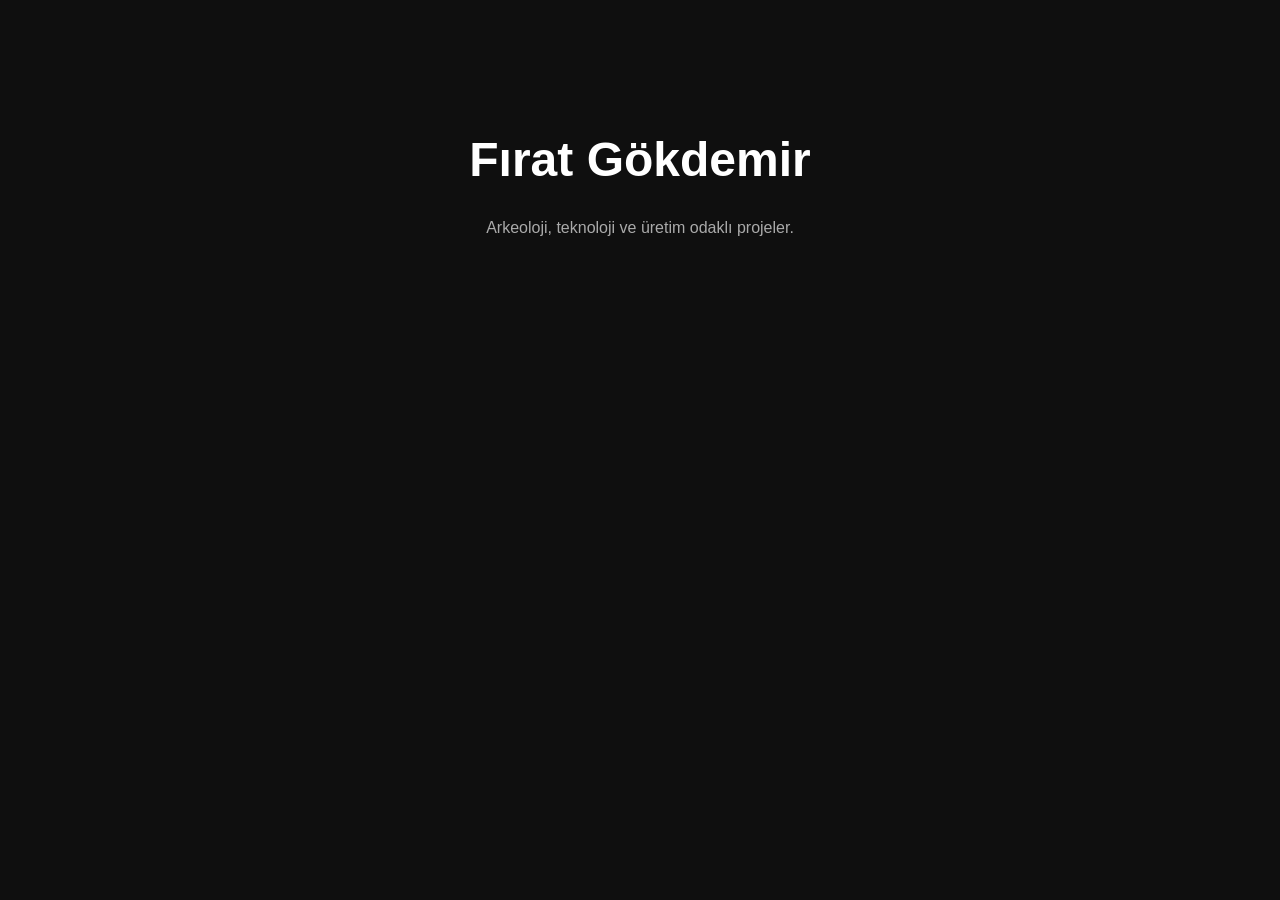
==== index.html @ 48a417ac "revert: restore clean index.html from Feb 27" ====
<!DOCTYPE html>
<html lang="tr">
<head>
  <meta charset="UTF-8">
  <title>Fırat Gökdemir</title>
  <meta name="viewport" content="width=device-width, initial-scale=1.0">
  <style>
    body {
      margin: 0;
      background: #0f0f0f;
      color: white;
      font-family: Arial, sans-serif;
      text-align: center;
      padding: 100px 20px;
    }
    h1 {
      font-size: 48px;
    }
    p {
      color: #aaa;
      max-width: 600px;
      margin: 20px auto;
    }
  </style>
</head>
<body>
  <h1>Fırat Gökdemir</h1>
  <p>Arkeoloji, teknoloji ve üretim odaklı projeler.</p>
</body>
</html>
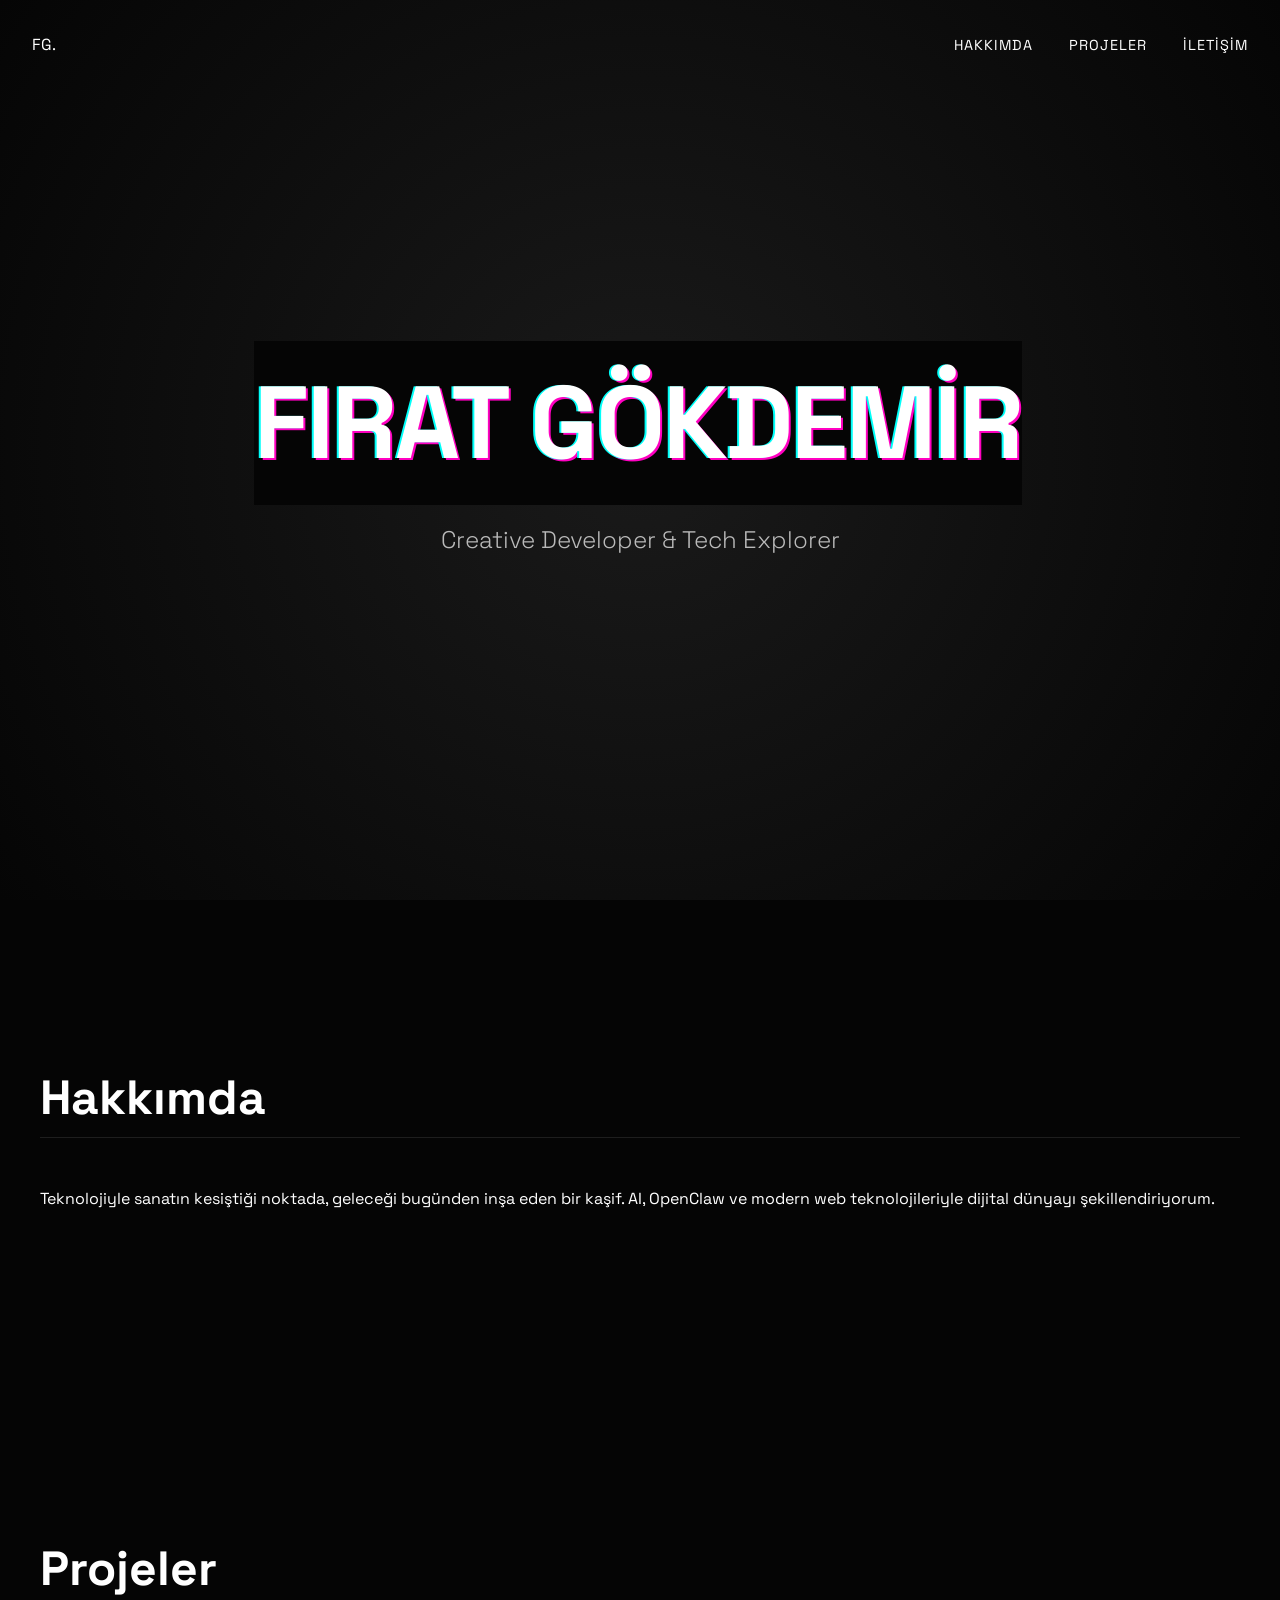
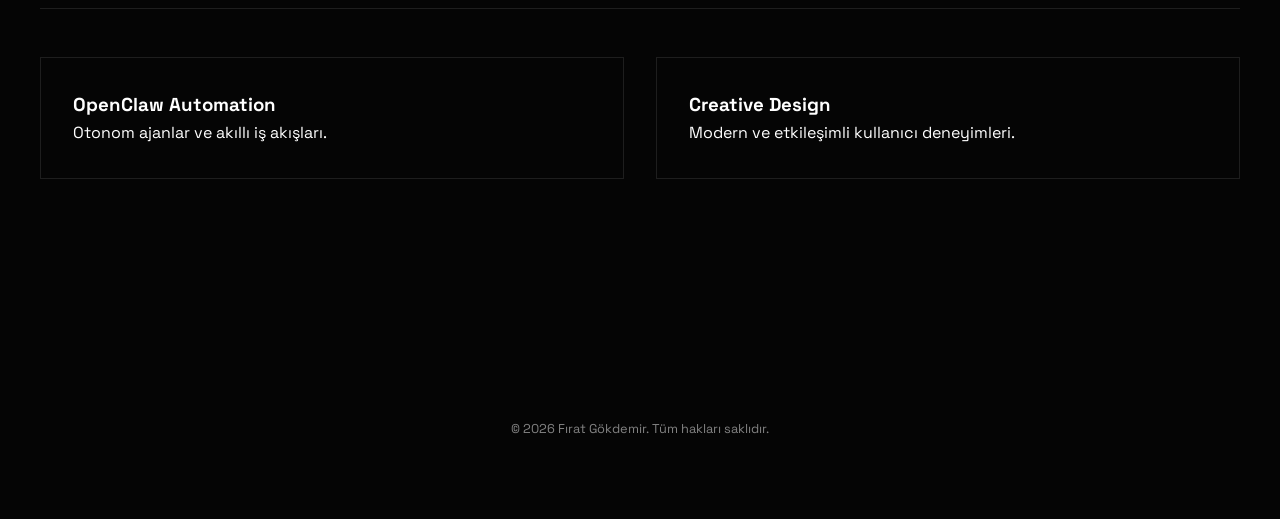
==== commit 7b1e7995: "feat: restore havalı (glitch, music, theme) version from temp" ====
--- a/index.html
+++ b/index.html
@@ -1,30 +1,57 @@
 <!DOCTYPE html>
 <html lang="tr">
 <head>
-  <meta charset="UTF-8">
-  <title>Fırat Gökdemir</title>
-  <meta name="viewport" content="width=device-width, initial-scale=1.0">
-  <style>
-    body {
-      margin: 0;
-      background: #0f0f0f;
-      color: white;
-      font-family: Arial, sans-serif;
-      text-align: center;
-      padding: 100px 20px;
-    }
-    h1 {
-      font-size: 48px;
-    }
-    p {
-      color: #aaa;
-      max-width: 600px;
-      margin: 20px auto;
-    }
-  </style>
+    <meta charset="UTF-8">
+    <meta name="viewport" content="width=device-width, initial-scale=1.0">
+    <title>Fırat Gökdemir | Dijital Evren</title>
+    <link rel="stylesheet" href="style.css">
+    <link href="https://fonts.googleapis.com/css2?family=Space+Grotesk:wght@300;400;700&display=swap" rel="stylesheet">
 </head>
 <body>
-  <h1>Fırat Gökdemir</h1>
-  <p>Arkeoloji, teknoloji ve üretim odaklı projeler.</p>
+    <div class="cursor-follower"></div>
+    
+    <nav>
+        <div class="logo">FG.</div>
+        <div class="nav-links">
+            <a href="#about">Hakkımda</a>
+            <a href="#projects">Projeler</a>
+            <a href="#contact">İletişim</a>
+        </div>
+    </nav>
+
+    <header class="hero">
+        <h1 class="glitch" data-text="FIRAT GÖKDEMİR">FIRAT GÖKDEMİR</h1>
+        <p class="subtitle">Creative Developer & Tech Explorer</p>
+        <div class="scroll-indicator"></div>
+    </header>
+
+    <section id="about" class="section">
+        <div class="container">
+            <h2>Hakkımda</h2>
+            <p>Teknolojiyle sanatın kesiştiği noktada, geleceği bugünden inşa eden bir kaşif. AI, OpenClaw ve modern web teknolojileriyle dijital dünyayı şekillendiriyorum.</p>
+        </div>
+    </section>
+
+    <section id="projects" class="section">
+        <div class="container">
+            <h2>Projeler</h2>
+            <div class="project-grid">
+                <div class="project-card">
+                    <h3>OpenClaw Automation</h3>
+                    <p>Otonom ajanlar ve akıllı iş akışları.</p>
+                </div>
+                <div class="project-card">
+                    <h3>Creative Design</h3>
+                    <p>Modern ve etkileşimli kullanıcı deneyimleri.</p>
+                </div>
+            </div>
+        </div>
+    </section>
+
+    <footer>
+        <p>&copy; 2026 Fırat Gökdemir. Tüm hakları saklıdır.</p>
+    </footer>
+
+    <script src="script.js"></script>
 </body>
-</html>
+</html>
--- a/style.css
+++ b/style.css
@@ -0,0 +1,147 @@
+:root {
+    --bg-color: #050505;
+    --text-color: #ffffff;
+    --accent-color: #ff5a2d; /* Lombak Turuncusu */
+    --font-main: 'Space Grotesk', sans-serif;
+}
+
+* {
+    margin: 0;
+    padding: 0;
+    box-sizing: border-box;
+}
+
+body {
+    background-color: var(--bg-color);
+    color: var(--text-color);
+    font-family: var(--font-main);
+    line-height: 1.6;
+    overflow-x: hidden;
+}
+
+/* Hero Section */
+.hero {
+    height: 100vh;
+    display: flex;
+    flex-direction: column;
+    justify-content: center;
+    align-items: center;
+    text-align: center;
+    background: radial-gradient(circle at 50% 50%, #1a1a1a 0%, #050505 100%);
+}
+
+h1 {
+    font-size: 8vw;
+    font-weight: 700;
+    letter-spacing: -2px;
+    margin-bottom: 1rem;
+}
+
+.subtitle {
+    font-size: 1.5rem;
+    opacity: 0.7;
+    font-weight: 300;
+}
+
+/* Nav */
+nav {
+    position: fixed;
+    top: 0;
+    width: 100%;
+    padding: 2rem;
+    display: flex;
+    justify-content: space-between;
+    z-index: 100;
+}
+
+.nav-links a {
+    color: var(--text-color);
+    text-decoration: none;
+    margin-left: 2rem;
+    font-size: 0.9rem;
+    text-transform: uppercase;
+    letter-spacing: 1px;
+    transition: color 0.3s;
+}
+
+.nav-links a:hover {
+    color: var(--accent-color);
+}
+
+/* Glitch Effect */
+.glitch {
+    position: relative;
+}
+
+.glitch::before, .glitch::after {
+    content: attr(data-text);
+    position: absolute;
+    top: 0;
+    left: 0;
+    width: 100%;
+    height: 100%;
+    background: var(--bg-color);
+}
+
+.glitch::before {
+    left: 2px;
+    text-shadow: -2px 0 #ff00c1;
+    clip: rect(44px, 450px, 56px, 0);
+    animation: glitch-anim 5s infinite linear alternate-reverse;
+}
+
+.glitch::after {
+    left: -2px;
+    text-shadow: -2px 0 #00fff9, 2px 2px #ff00c1;
+    animation: glitch-anim2 1s infinite linear alternate-reverse;
+}
+
+@keyframes glitch-anim {
+    0% { clip: rect(31px, 9999px, 94px, 0); }
+    100% { clip: rect(62px, 9999px, 43px, 0); }
+}
+
+@keyframes glitch-anim2 {
+    0% { clip: rect(10px, 9999px, 85px, 0); }
+    100% { clip: rect(70px, 9999px, 23px, 0); }
+}
+
+/* Sections */
+.section {
+    padding: 10rem 2rem;
+}
+
+.container {
+    max-width: 1200px;
+    margin: 0 auto;
+}
+
+h2 {
+    font-size: 3rem;
+    margin-bottom: 3rem;
+    border-bottom: 1px solid rgba(255,255,255,0.1);
+}
+
+.project-grid {
+    display: grid;
+    grid-template-columns: repeat(auto-fit, minmax(300px, 1fr));
+    gap: 2rem;
+}
+
+.project-card {
+    padding: 2rem;
+    border: 1px solid rgba(255,255,255,0.1);
+    transition: transform 0.3s, border-color 0.3s;
+}
+
+.project-card:hover {
+    transform: translateY(-10px);
+    border-color: var(--accent-color);
+}
+
+footer {
+    padding: 5rem 2rem;
+    text-align: center;
+    font-size: 0.8rem;
+    opacity: 0.5;
+}
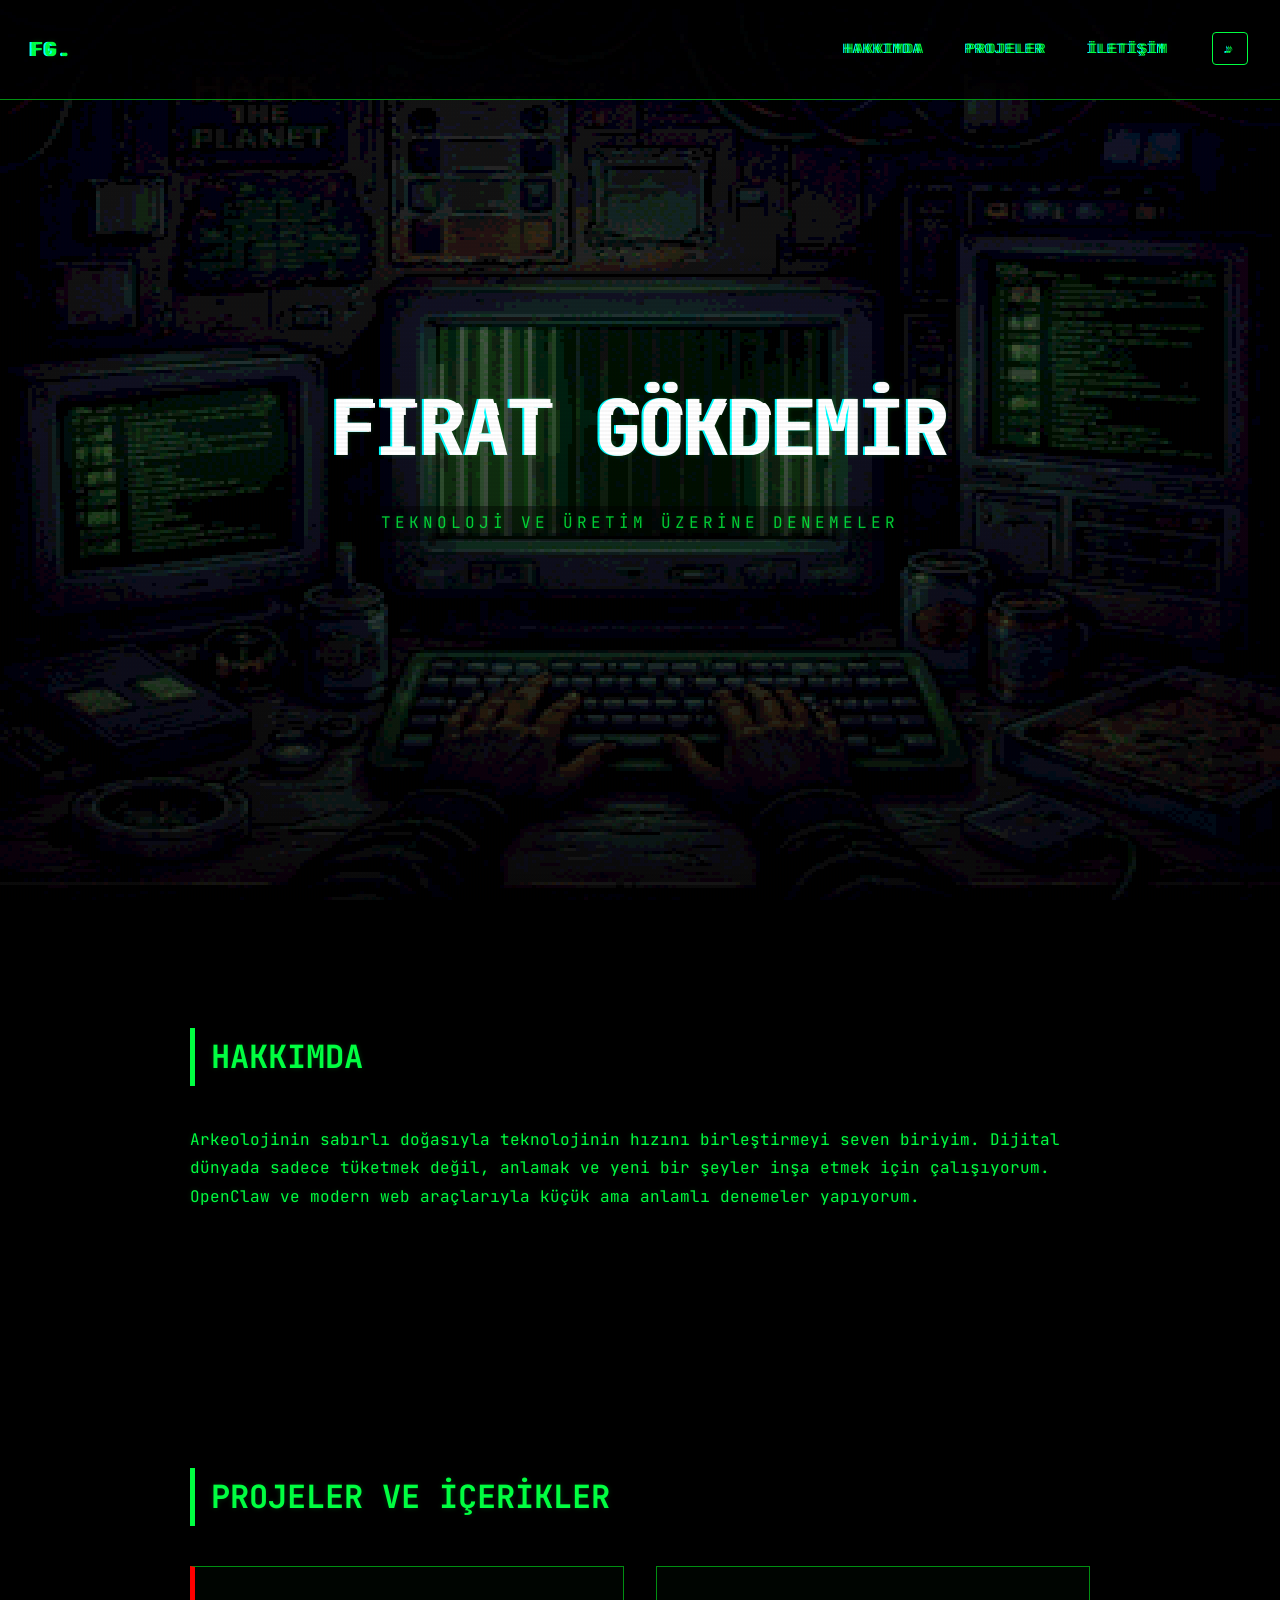
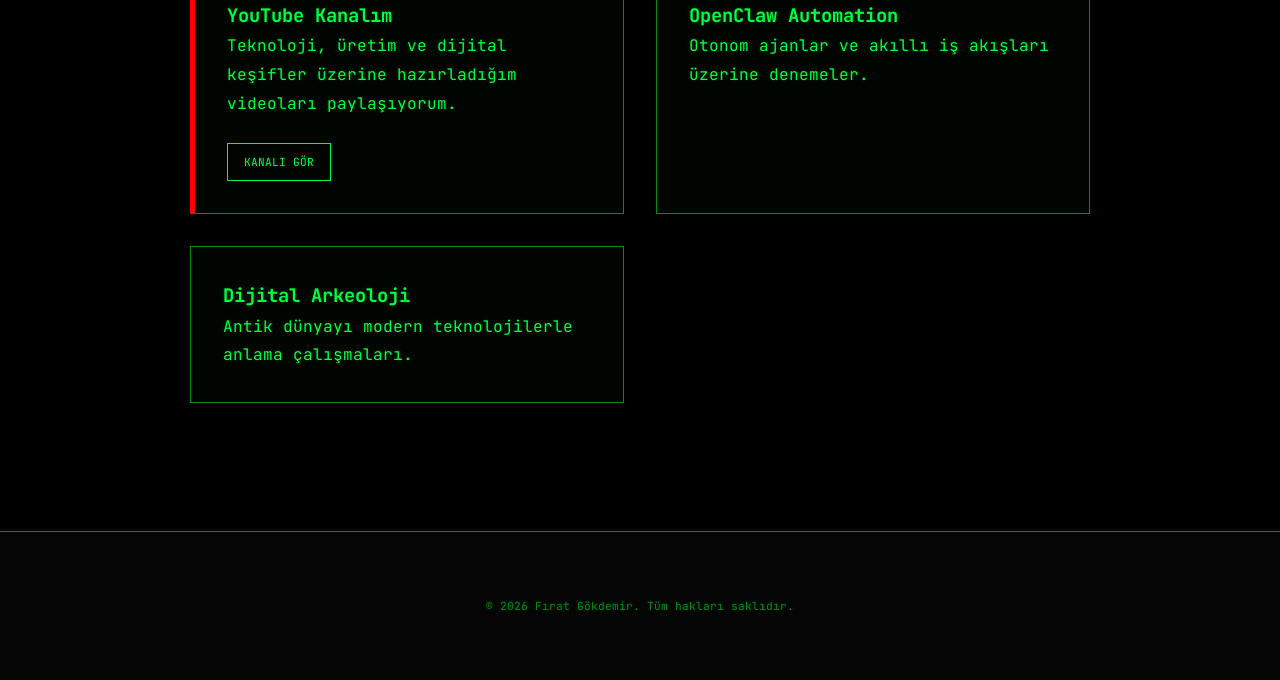
==== commit 29062064: "feat: restore ACTUAL full version (music, bg, style) from sites/firatgokdemir.com" ====
--- a/index.html
+++ b/index.html
@@ -5,44 +5,56 @@
     <meta name="viewport" content="width=device-width, initial-scale=1.0">
     <title>Fırat Gökdemir | Dijital Evren</title>
     <link rel="stylesheet" href="style.css">
-    <link href="https://fonts.googleapis.com/css2?family=Space+Grotesk:wght@300;400;700&display=swap" rel="stylesheet">
+    <link href="https://fonts.googleapis.com/css2?family=JetBrains+Mono:wght@300;400;700&family=Space+Grotesk:wght@300;400;700&display=swap" rel="stylesheet">
 </head>
 <body>
+    <div class="crt-overlay"></div>
     <div class="cursor-follower"></div>
     
     <nav>
-        <div class="logo">FG.</div>
+        <div class="logo glitch" data-text="FG.">FG.</div>
         <div class="nav-links">
-            <a href="#about">Hakkımda</a>
-            <a href="#projects">Projeler</a>
-            <a href="#contact">İletişim</a>
+            <a href="#about" class="glitch" data-text="Hakkımda">Hakkımda</a>
+            <a href="#projects" class="glitch" data-text="Projeler">Projeler</a>
+            <a href="#contact" class="glitch" data-text="İletişim">İletişim</a>
+            <button id="music-toggle" class="music-btn" title="Müziği Aç/Kapat">
+                <span class="icon glitch" data-text="♪">♪</span>
+            </button>
         </div>
     </nav>
 
+    <!-- Music Player Container -->
+    <div id="music-container"></div>
+
     <header class="hero">
         <h1 class="glitch" data-text="FIRAT GÖKDEMİR">FIRAT GÖKDEMİR</h1>
-        <p class="subtitle">Creative Developer & Tech Explorer</p>
+        <p class="subtitle">Teknoloji ve üretim üzerine denemeler</p>
         <div class="scroll-indicator"></div>
     </header>
 
     <section id="about" class="section">
         <div class="container">
             <h2>Hakkımda</h2>
-            <p>Teknolojiyle sanatın kesiştiği noktada, geleceği bugünden inşa eden bir kaşif. AI, OpenClaw ve modern web teknolojileriyle dijital dünyayı şekillendiriyorum.</p>
+            <p>Arkeolojinin sabırlı doğasıyla teknolojinin hızını birleştirmeyi seven biriyim. Dijital dünyada sadece tüketmek değil, anlamak ve yeni bir şeyler inşa etmek için çalışıyorum. OpenClaw ve modern web araçlarıyla küçük ama anlamlı denemeler yapıyorum.</p>
         </div>
     </section>
 
     <section id="projects" class="section">
         <div class="container">
-            <h2>Projeler</h2>
+            <h2>Projeler ve İçerikler</h2>
             <div class="project-grid">
+                <div class="project-card youtube">
+                    <h3>YouTube Kanalım</h3>
+                    <p>Teknoloji, üretim ve dijital keşifler üzerine hazırladığım videoları paylaşıyorum.</p>
+                    <a href="https://www.youtube.com/c/firatgokdemir" target="_blank" class="cta-button">Kanalı Gör</a>
+                </div>
                 <div class="project-card">
                     <h3>OpenClaw Automation</h3>
-                    <p>Otonom ajanlar ve akıllı iş akışları.</p>
+                    <p>Otonom ajanlar ve akıllı iş akışları üzerine denemeler.</p>
                 </div>
                 <div class="project-card">
-                    <h3>Creative Design</h3>
-                    <p>Modern ve etkileşimli kullanıcı deneyimleri.</p>
+                    <h3>Dijital Arkeoloji</h3>
+                    <p>Antik dünyayı modern teknolojilerle anlama çalışmaları.</p>
                 </div>
             </div>
         </div>
--- a/style.css
+++ b/style.css
@@ -1,8 +1,9 @@
 :root {
     --bg-color: #050505;
-    --text-color: #ffffff;
-    --accent-color: #ff5a2d; /* Lombak Turuncusu */
-    --font-main: 'Space Grotesk', sans-serif;
+    --text-color: #00ff41; /* Klasik Terminal Yeşili */
+    --accent-color: #008f11;
+    --font-main: 'JetBrains Mono', monospace;
+    --section-padding: 8rem 2rem;
 }
 
 * {
@@ -11,12 +12,39 @@
     box-sizing: border-box;
 }
 
+html {
+    scroll-behavior: smooth;
+}
+
 body {
     background-color: var(--bg-color);
     color: var(--text-color);
     font-family: var(--font-main);
-    line-height: 1.6;
+    line-height: 1.8;
     overflow-x: hidden;
+    text-shadow: 0 0 5px rgba(0, 255, 65, 0.2);
+}
+
+/* CRT Scanline Effect */
+.crt-overlay {
+    position: fixed;
+    top: 0;
+    left: 0;
+    width: 100vw;
+    height: 100vh;
+    background: linear-gradient(
+        rgba(18, 16, 16, 0) 50%,
+        rgba(0, 0, 0, 0.1) 50%
+    ), linear-gradient(
+        90deg,
+        rgba(255, 0, 0, 0.03),
+        rgba(0, 255, 0, 0.01),
+        rgba(0, 0, 255, 0.03)
+    );
+    background-size: 100% 4px, 3px 100%;
+    z-index: 999;
+    pointer-events: none;
+    opacity: 0.3;
 }
 
 /* Hero Section */
@@ -27,20 +55,33 @@
     justify-content: center;
     align-items: center;
     text-align: center;
-    background: radial-gradient(circle at 50% 50%, #1a1a1a 0%, #050505 100%);
+    position: relative;
+    /* 90s Pixel Art Hacker Aesthetic Background */
+    background: linear-gradient(rgba(0, 0, 0, 0.6), rgba(0, 0, 0, 0.8)), 
+                url('background.gif');
+    background-size: 100% 100%;
+    background-position: center;
+    image-rendering: pixelated; /* Pixelliği vurgular */
 }
 
 h1 {
-    font-size: 8vw;
+    font-size: 6vw;
     font-weight: 700;
     letter-spacing: -2px;
-    margin-bottom: 1rem;
+    margin-bottom: 0.5rem;
+    color: #fff;
+    text-transform: uppercase;
 }
 
 .subtitle {
-    font-size: 1.5rem;
-    opacity: 0.7;
-    font-weight: 300;
+    font-size: 1rem;
+    color: var(--text-color);
+    opacity: 0.8;
+    font-weight: 400;
+    letter-spacing: 4px;
+    text-transform: uppercase;
+    background: rgba(0, 0, 0, 0.5);
+    padding: 0.2rem 1rem;
 }
 
 /* Nav */
@@ -51,26 +92,57 @@
     padding: 2rem;
     display: flex;
     justify-content: space-between;
-    z-index: 100;
+    z-index: 1000;
+    background: rgba(0, 0, 0, 0.8);
+    border-bottom: 1px solid var(--accent-color);
+}
+
+.logo {
+    font-weight: 700;
+    font-size: 1.2rem;
+    letter-spacing: 2px;
+    color: var(--text-color);
 }
 
 .nav-links a {
     color: var(--text-color);
     text-decoration: none;
     margin-left: 2rem;
-    font-size: 0.9rem;
-    text-transform: uppercase;
-    letter-spacing: 1px;
-    transition: color 0.3s;
+    font-size: 0.8rem;
+    text-transform: uppercase;
+    letter-spacing: 2px;
+    transition: all 0.3s ease;
 }
 
 .nav-links a:hover {
-    color: var(--accent-color);
-}
-
-/* Glitch Effect */
+    color: #fff;
+    text-shadow: 0 0 10px var(--text-color);
+}
+
+.music-btn {
+    background: transparent;
+    border: 1px solid var(--text-color);
+    color: var(--text-color);
+    cursor: pointer;
+    margin-left: 2rem;
+    padding: 0.4rem 0.8rem;
+    border-radius: 4px;
+    display: inline-flex;
+    align-items: center;
+    justify-content: center;
+    font-family: inherit;
+}
+
+.music-btn.playing {
+    background: var(--text-color);
+    color: var(--bg-color);
+    box-shadow: 0 0 15px var(--text-color);
+}
+
+/* Glitch Effect - Back to Aggressive 90s style */
 .glitch {
     position: relative;
+    display: inline-block;
 }
 
 .glitch::before, .glitch::after {
@@ -80,19 +152,20 @@
     left: 0;
     width: 100%;
     height: 100%;
-    background: var(--bg-color);
+    background: transparent;
+    pointer-events: none;
 }
 
 .glitch::before {
     left: 2px;
-    text-shadow: -2px 0 #ff00c1;
+    text-shadow: -2px 0 #ff00ff;
     clip: rect(44px, 450px, 56px, 0);
     animation: glitch-anim 5s infinite linear alternate-reverse;
 }
 
 .glitch::after {
     left: -2px;
-    text-shadow: -2px 0 #00fff9, 2px 2px #ff00c1;
+    text-shadow: -2px 0 #00ffff;
     animation: glitch-anim2 1s infinite linear alternate-reverse;
 }
 
@@ -108,40 +181,81 @@
 
 /* Sections */
 .section {
-    padding: 10rem 2rem;
+    padding: var(--section-padding);
+    background: #000;
 }
 
 .container {
-    max-width: 1200px;
+    max-width: 900px;
     margin: 0 auto;
 }
 
 h2 {
-    font-size: 3rem;
-    margin-bottom: 3rem;
-    border-bottom: 1px solid rgba(255,255,255,0.1);
+    font-size: 2rem;
+    margin-bottom: 2.5rem;
+    font-weight: 700;
+    color: var(--text-color);
+    text-transform: uppercase;
+    border-left: 5px solid var(--text-color);
+    padding-left: 1rem;
 }
 
 .project-grid {
     display: grid;
-    grid-template-columns: repeat(auto-fit, minmax(300px, 1fr));
+    grid-template-columns: repeat(auto-fit, minmax(280px, 1fr));
     gap: 2rem;
 }
 
 .project-card {
     padding: 2rem;
-    border: 1px solid rgba(255,255,255,0.1);
-    transition: transform 0.3s, border-color 0.3s;
+    border: 1px solid var(--accent-color);
+    background: rgba(0, 255, 65, 0.02);
+    transition: all 0.3s ease;
 }
 
 .project-card:hover {
-    transform: translateY(-10px);
-    border-color: var(--accent-color);
+    background: rgba(0, 255, 65, 0.05);
+    border-color: var(--text-color);
+    transform: scale(1.02);
+}
+
+.cta-button {
+    display: inline-block;
+    margin-top: 1.5rem;
+    padding: 0.5rem 1rem;
+    border: 1px solid var(--text-color);
+    color: var(--text-color);
+    text-decoration: none;
+    font-size: 0.7rem;
+    text-transform: uppercase;
+    transition: all 0.3s;
+}
+
+.cta-button:hover {
+    background: var(--text-color);
+    color: var(--bg-color);
+}
+
+.project-card.youtube {
+    border-left: 5px solid #ff0000;
+}
+
+/* Reveal Animation */
+.reveal {
+    opacity: 0;
+    transform: matrix(1, 0, 0, 1, 0, 20);
+    transition: all 0.5s ease-out;
+}
+
+.reveal.active {
+    opacity: 1;
+    transform: matrix(1, 0, 0, 1, 0, 0);
 }
 
 footer {
-    padding: 5rem 2rem;
+    padding: 4rem 2rem;
     text-align: center;
-    font-size: 0.8rem;
-    opacity: 0.5;
-}+    font-size: 0.7rem;
+    color: var(--accent-color);
+    border-top: 1px solid var(--accent-color);
+}
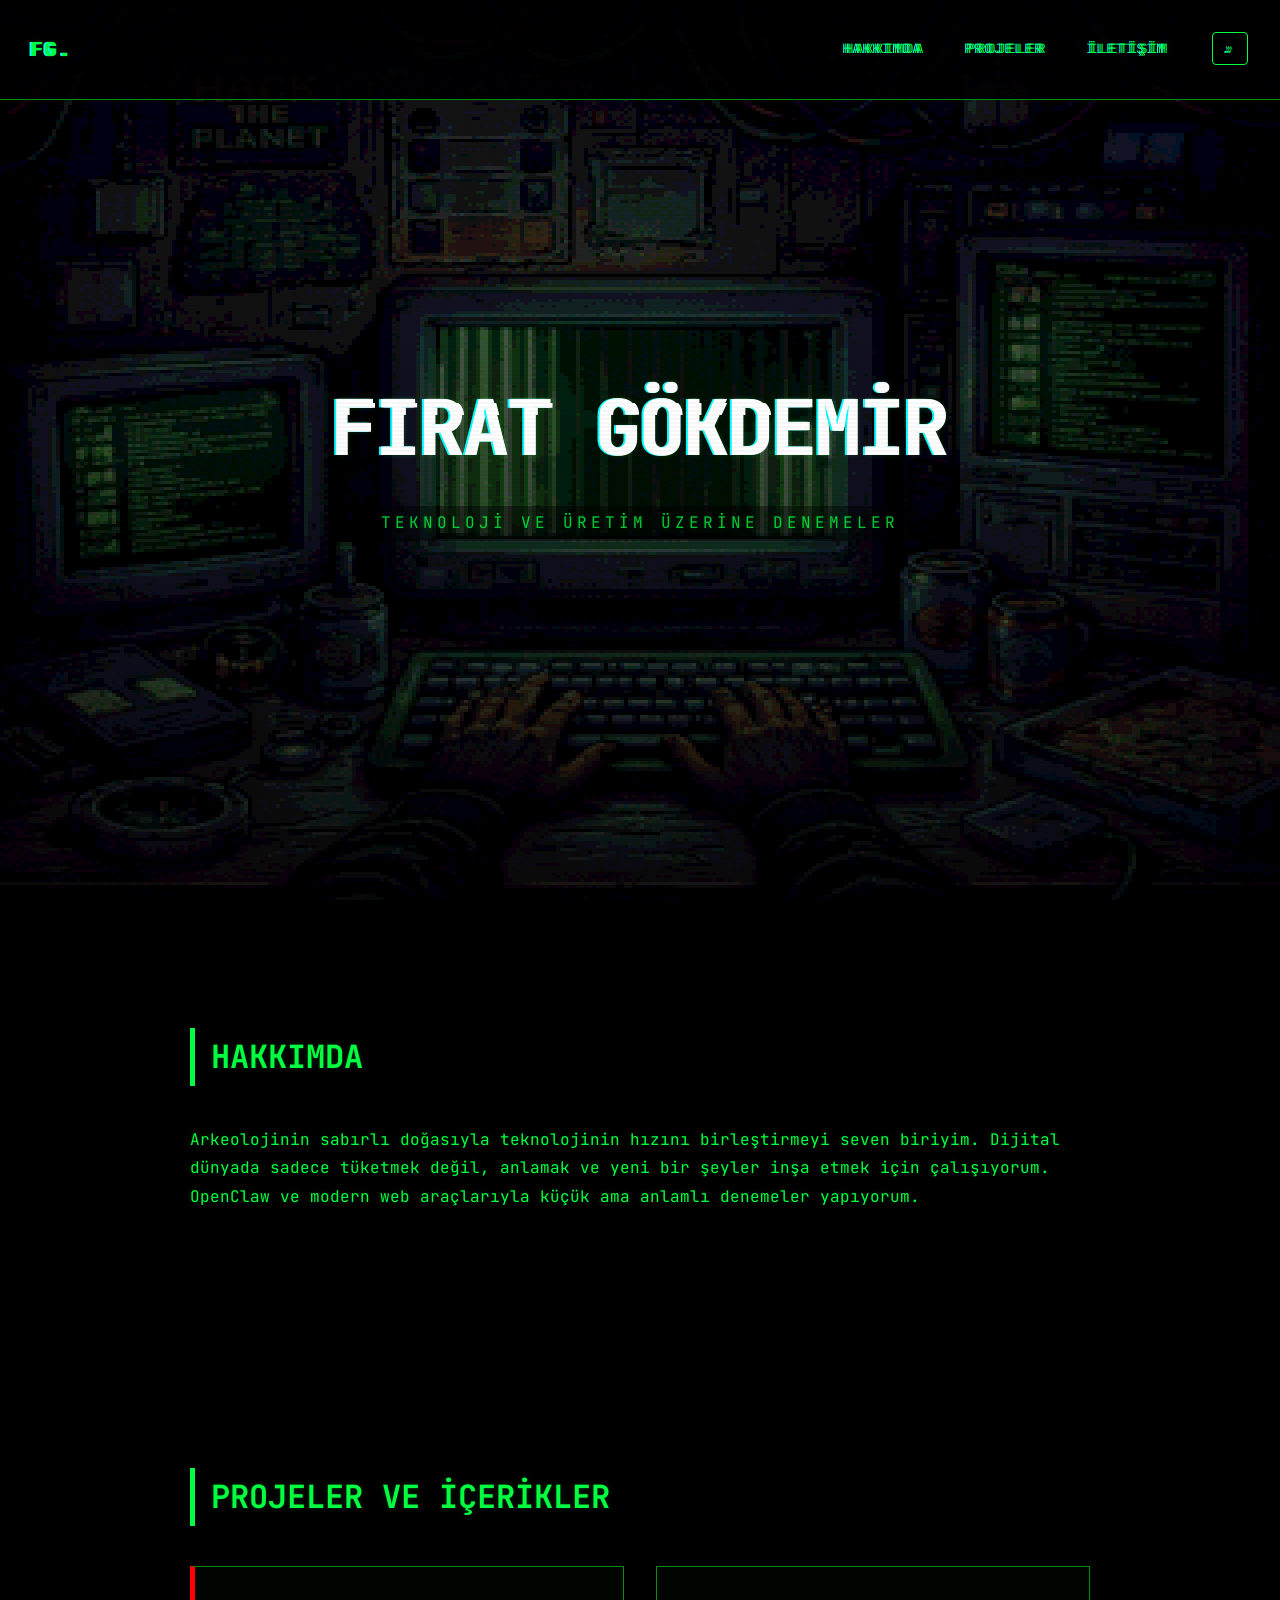
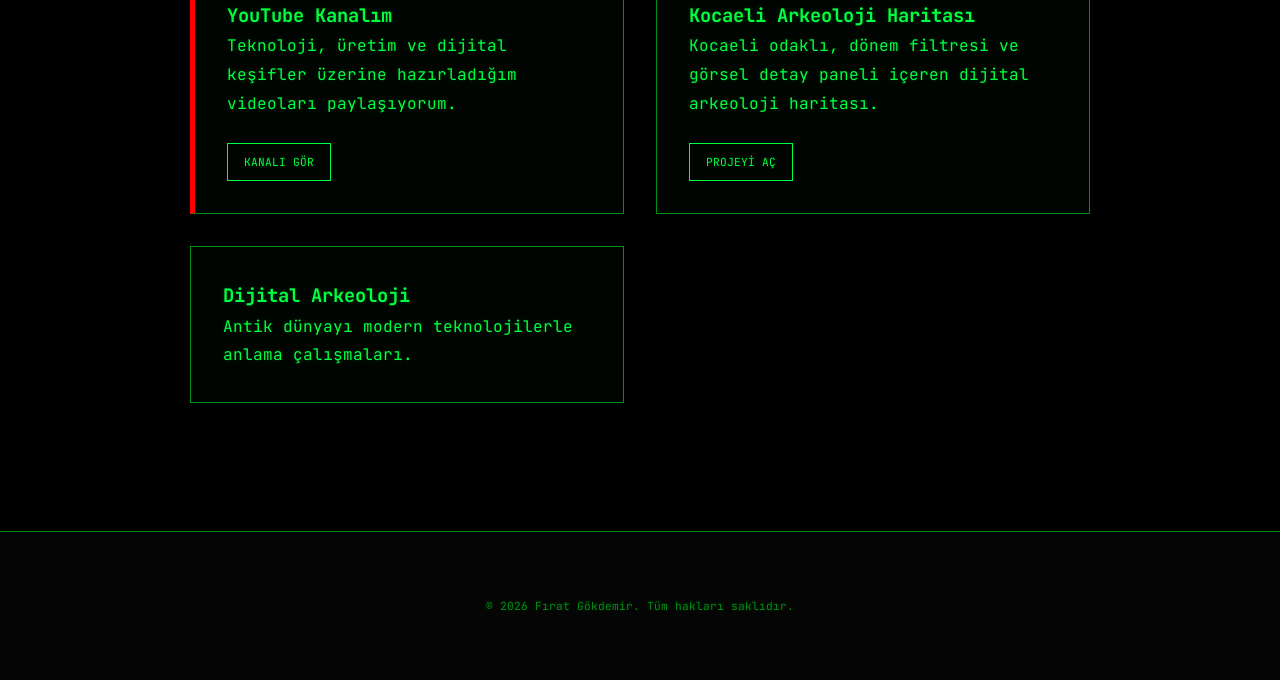
==== commit c411efd4: "Kocaeli Arkeoloji Haritası proje kartı eklendi" ====
--- a/index.html
+++ b/index.html
@@ -1,69 +1,105 @@
-<!DOCTYPE html>
+<!doctype html>
 <html lang="tr">
-<head>
-    <meta charset="UTF-8">
-    <meta name="viewport" content="width=device-width, initial-scale=1.0">
-    <title>Fırat Gökdemir | Dijital Evren</title>
-    <link rel="stylesheet" href="style.css">
-    <link href="https://fonts.googleapis.com/css2?family=JetBrains+Mono:wght@300;400;700&family=Space+Grotesk:wght@300;400;700&display=swap" rel="stylesheet">
-</head>
-<body>
-    <div class="crt-overlay"></div>
-    <div class="cursor-follower"></div>
-    
-    <nav>
-        <div class="logo glitch" data-text="FG.">FG.</div>
-        <div class="nav-links">
-            <a href="#about" class="glitch" data-text="Hakkımda">Hakkımda</a>
-            <a href="#projects" class="glitch" data-text="Projeler">Projeler</a>
-            <a href="#contact" class="glitch" data-text="İletişim">İletişim</a>
-            <button id="music-toggle" class="music-btn" title="Müziği Aç/Kapat">
-                <span class="icon glitch" data-text="♪">♪</span>
-            </button>
-        </div>
-    </nav>
+    <head>
+        <meta charset="UTF-8" />
+        <meta name="viewport" content="width=device-width, initial-scale=1.0" />
+        <title>Fırat Gökdemir | Dijital Evren</title>
+        <link rel="stylesheet" href="style.css" />
+        <link
+            href="https://fonts.googleapis.com/css2?family=JetBrains+Mono:wght@300;400;700&family=Space+Grotesk:wght@300;400;700&display=swap"
+            rel="stylesheet"
+        />
+    </head>
+    <body>
+        <div class="crt-overlay"></div>
+        <div class="cursor-follower"></div>
 
-    <!-- Music Player Container -->
-    <div id="music-container"></div>
+        <nav>
+            <div class="logo glitch" data-text="FG.">FG.</div>
+            <div class="nav-links">
+                <a href="#about" class="glitch" data-text="Hakkımda"
+                    >Hakkımda</a
+                >
+                <a href="#projects" class="glitch" data-text="Projeler"
+                    >Projeler</a
+                >
+                <a href="#contact" class="glitch" data-text="İletişim"
+                    >İletişim</a
+                >
+                <button
+                    id="music-toggle"
+                    class="music-btn"
+                    title="Müziği Aç/Kapat"
+                >
+                    <span class="icon glitch" data-text="♪">♪</span>
+                </button>
+            </div>
+        </nav>
 
-    <header class="hero">
-        <h1 class="glitch" data-text="FIRAT GÖKDEMİR">FIRAT GÖKDEMİR</h1>
-        <p class="subtitle">Teknoloji ve üretim üzerine denemeler</p>
-        <div class="scroll-indicator"></div>
-    </header>
+        <!-- Music Player Container -->
+        <div id="music-container"></div>
 
-    <section id="about" class="section">
-        <div class="container">
-            <h2>Hakkımda</h2>
-            <p>Arkeolojinin sabırlı doğasıyla teknolojinin hızını birleştirmeyi seven biriyim. Dijital dünyada sadece tüketmek değil, anlamak ve yeni bir şeyler inşa etmek için çalışıyorum. OpenClaw ve modern web araçlarıyla küçük ama anlamlı denemeler yapıyorum.</p>
-        </div>
-    </section>
+        <header class="hero">
+            <h1 class="glitch" data-text="FIRAT GÖKDEMİR">FIRAT GÖKDEMİR</h1>
+            <p class="subtitle">Teknoloji ve üretim üzerine denemeler</p>
+            <div class="scroll-indicator"></div>
+        </header>
 
-    <section id="projects" class="section">
-        <div class="container">
-            <h2>Projeler ve İçerikler</h2>
-            <div class="project-grid">
-                <div class="project-card youtube">
-                    <h3>YouTube Kanalım</h3>
-                    <p>Teknoloji, üretim ve dijital keşifler üzerine hazırladığım videoları paylaşıyorum.</p>
-                    <a href="https://www.youtube.com/c/firatgokdemir" target="_blank" class="cta-button">Kanalı Gör</a>
-                </div>
-                <div class="project-card">
-                    <h3>OpenClaw Automation</h3>
-                    <p>Otonom ajanlar ve akıllı iş akışları üzerine denemeler.</p>
-                </div>
-                <div class="project-card">
-                    <h3>Dijital Arkeoloji</h3>
-                    <p>Antik dünyayı modern teknolojilerle anlama çalışmaları.</p>
+        <section id="about" class="section">
+            <div class="container">
+                <h2>Hakkımda</h2>
+                <p>
+                    Arkeolojinin sabırlı doğasıyla teknolojinin hızını
+                    birleştirmeyi seven biriyim. Dijital dünyada sadece tüketmek
+                    değil, anlamak ve yeni bir şeyler inşa etmek için
+                    çalışıyorum. OpenClaw ve modern web araçlarıyla küçük ama
+                    anlamlı denemeler yapıyorum.
+                </p>
+            </div>
+        </section>
+
+        <section id="projects" class="section">
+            <div class="container">
+                <h2>Projeler ve İçerikler</h2>
+                <div class="project-grid">
+                    <div class="project-card youtube">
+                        <h3>YouTube Kanalım</h3>
+                        <p>
+                            Teknoloji, üretim ve dijital keşifler üzerine
+                            hazırladığım videoları paylaşıyorum.
+                        </p>
+                        <a
+                            href="https://www.youtube.com/c/firatgokdemir"
+                            target="_blank"
+                            class="cta-button"
+                            >Kanalı Gör</a
+                        >
+                    </div>
+                    <div class="project-card">
+                        <h3>Kocaeli Arkeoloji Haritası</h3>
+                        <p>
+                            Kocaeli odaklı, dönem filtresi ve görsel detay
+                            paneli içeren dijital arkeoloji haritası.
+                        </p>
+                        <a href="/kocaeliarkeo/" class="cta-button"
+                            >Projeyi Aç</a
+                        >
+                    </div>
+                    <div class="project-card">
+                        <h3>Dijital Arkeoloji</h3>
+                        <p>
+                            Antik dünyayı modern teknolojilerle anlama
+                            çalışmaları.
+                        </p>
+                    </div>
                 </div>
             </div>
-        </div>
-    </section>
+        </section>
 
-    <footer>
-        <p>&copy; 2026 Fırat Gökdemir. Tüm hakları saklıdır.</p>
-    </footer>
+        <footer>
+            <p>&copy; 2026 Fırat Gökdemir. Tüm hakları saklıdır.</p>
+        </footer>
 
-    <script src="script.js"></script>
-</body>
-</html>+        <script src="script.js"></script>
+    </body>
+</html>
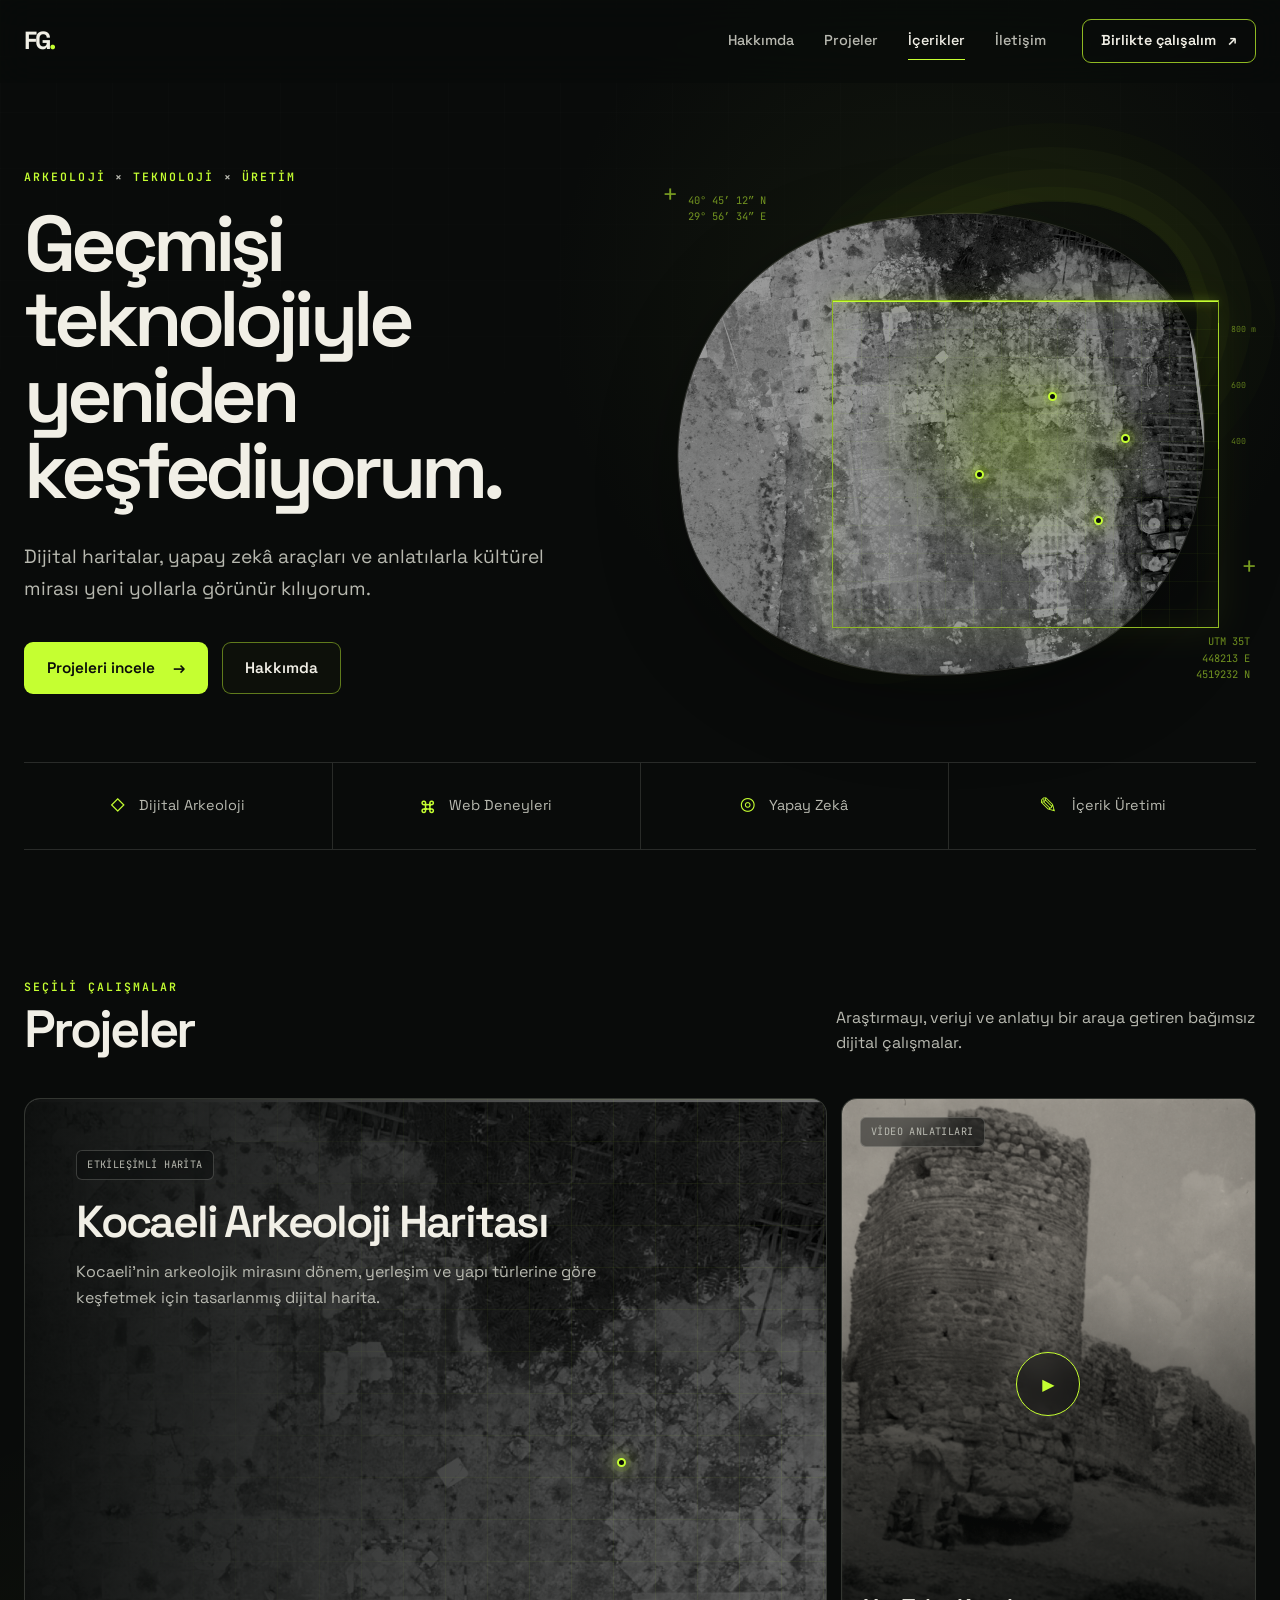
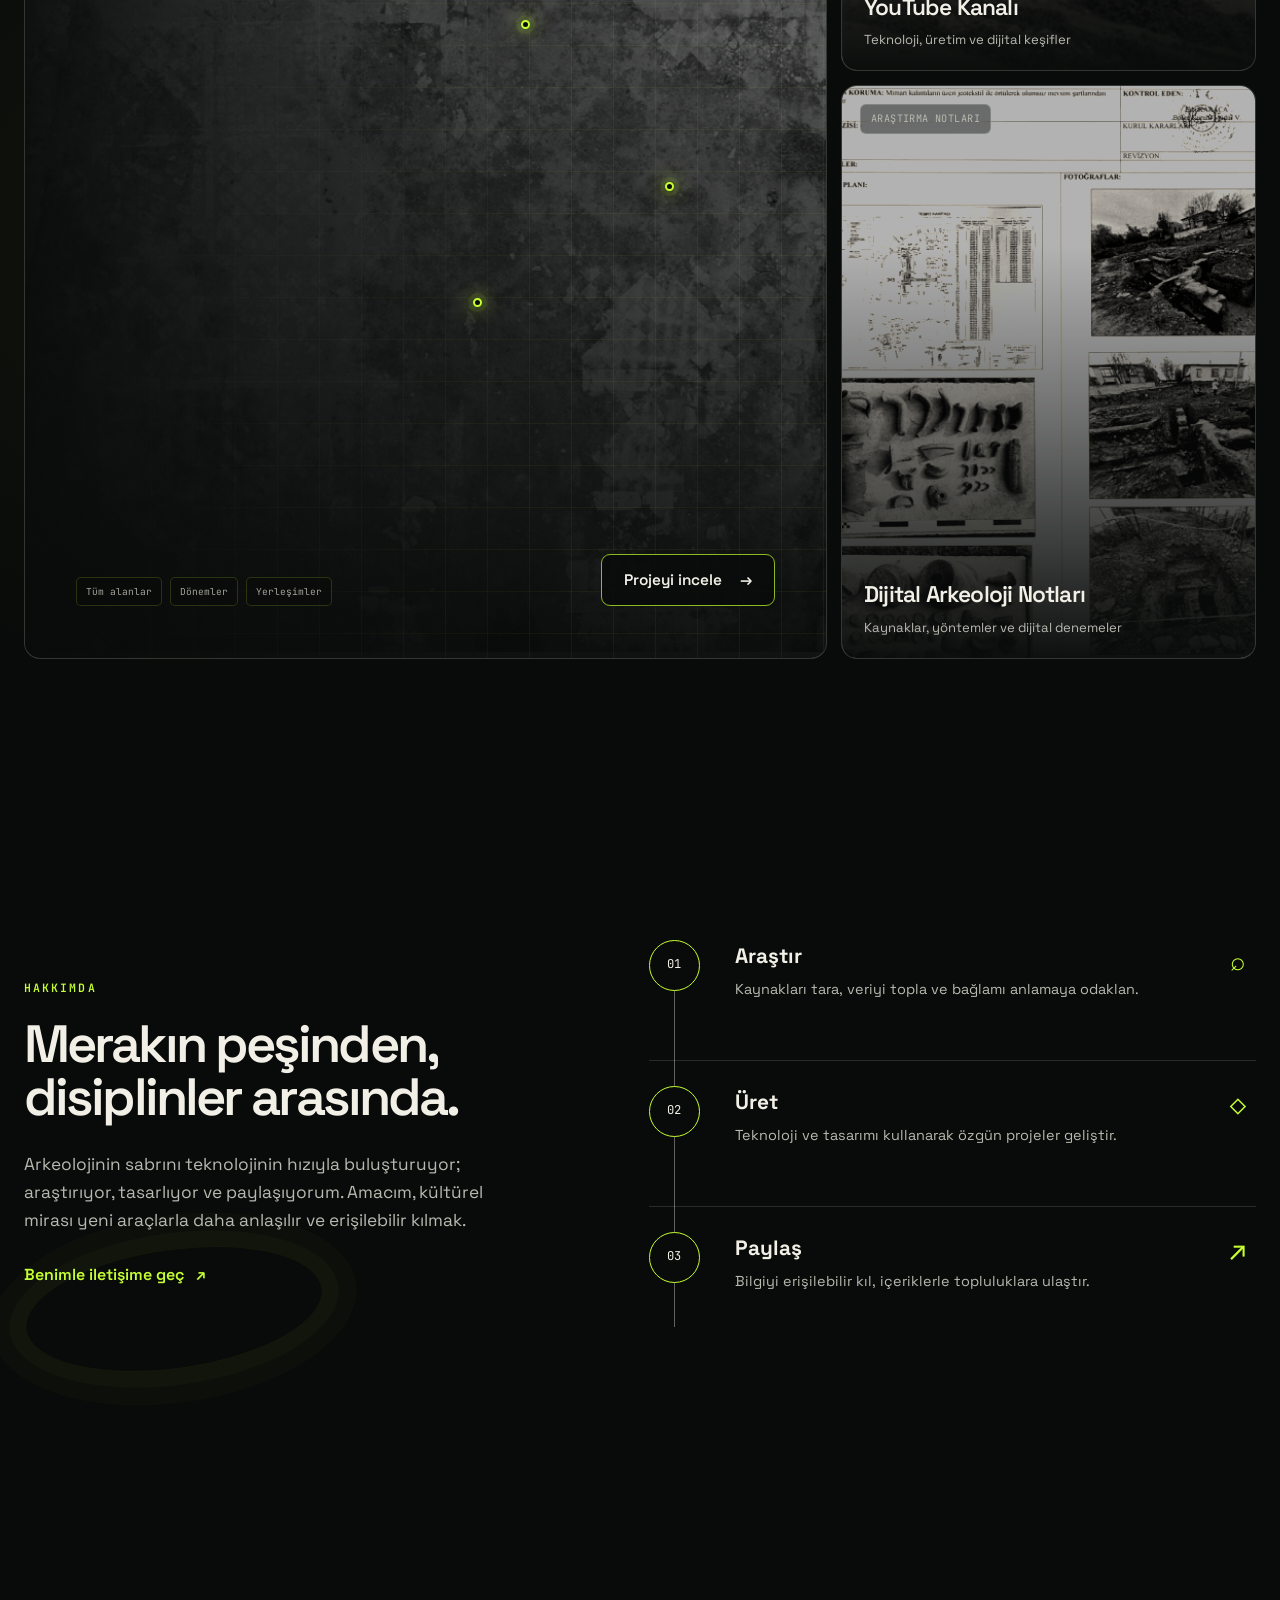
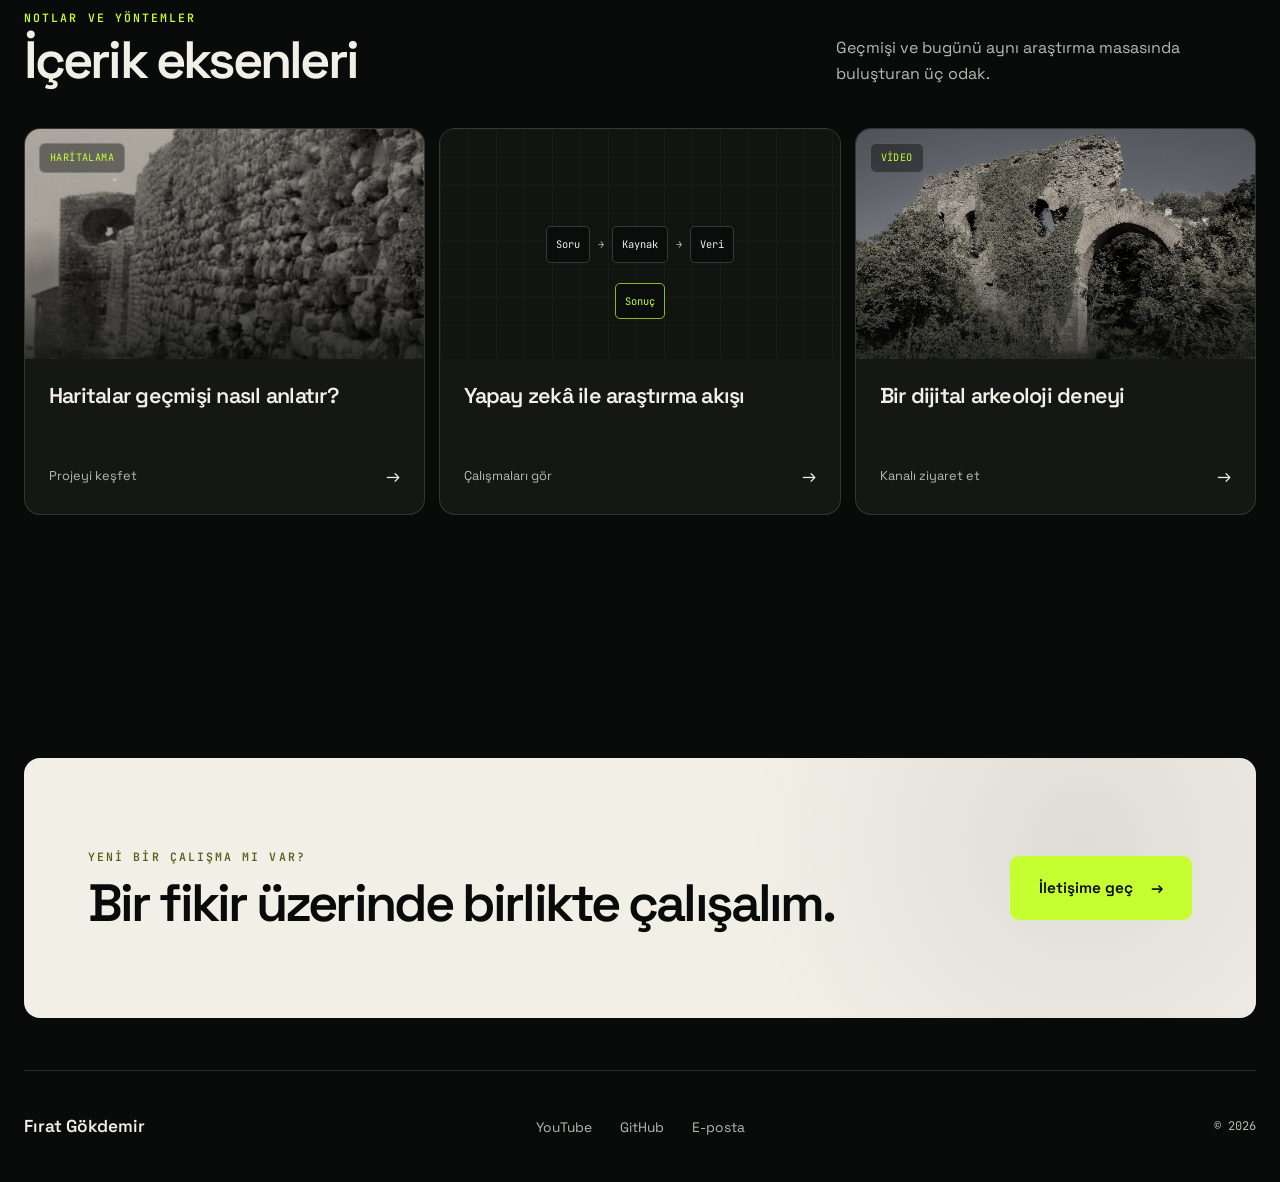
==== commit 92a21e61: "Ana sayfayı modern tasarımla yenile" ====
--- a/index.html
+++ b/index.html
@@ -3,101 +3,337 @@
     <head>
         <meta charset="UTF-8" />
         <meta name="viewport" content="width=device-width, initial-scale=1.0" />
-        <title>Fırat Gökdemir | Dijital Evren</title>
-        <link rel="stylesheet" href="style.css" />
+        <meta
+            name="description"
+            content="Fırat Gökdemir'in dijital arkeoloji, etkileşimli haritalar, yapay zekâ ve içerik üretimi üzerine proje ve çalışmaları."
+        />
+        <meta name="theme-color" content="#090b0a" />
+        <meta property="og:type" content="website" />
+        <meta property="og:locale" content="tr_TR" />
+        <meta property="og:title" content="Fırat Gökdemir | Dijital Arkeoloji ve Teknoloji" />
+        <meta
+            property="og:description"
+            content="Geçmişi teknolojiyle yeniden keşfeden dijital haritalar, araştırmalar ve anlatılar."
+        />
+        <meta property="og:url" content="https://www.firatgokdemir.com/" />
+        <meta property="og:image" content="https://www.firatgokdemir.com/og.png" />
+        <meta name="twitter:card" content="summary_large_image" />
+        <meta name="twitter:title" content="Fırat Gökdemir | Dijital Arkeoloji ve Teknoloji" />
+        <meta
+            name="twitter:description"
+            content="Geçmişi teknolojiyle yeniden keşfeden dijital haritalar, araştırmalar ve anlatılar."
+        />
+        <meta name="twitter:image" content="https://www.firatgokdemir.com/og.png" />
+        <title>Fırat Gökdemir | Dijital Arkeoloji ve Teknoloji</title>
+        <link rel="preconnect" href="https://fonts.googleapis.com" />
+        <link rel="preconnect" href="https://fonts.gstatic.com" crossorigin />
         <link
-            href="https://fonts.googleapis.com/css2?family=JetBrains+Mono:wght@300;400;700&family=Space+Grotesk:wght@300;400;700&display=swap"
+            href="https://fonts.googleapis.com/css2?family=JetBrains+Mono:wght@400;500;600&family=Space+Grotesk:wght@400;500;600;700&display=swap"
             rel="stylesheet"
         />
+        <script>document.documentElement.classList.add("js");</script>
+        <link rel="stylesheet" href="style.css" />
     </head>
     <body>
-        <div class="crt-overlay"></div>
-        <div class="cursor-follower"></div>
-
-        <nav>
-            <div class="logo glitch" data-text="FG.">FG.</div>
-            <div class="nav-links">
-                <a href="#about" class="glitch" data-text="Hakkımda"
-                    >Hakkımda</a
+        <a class="skip-link" href="#main-content">İçeriğe geç</a>
+
+        <header class="site-header" data-header>
+            <nav class="nav shell" aria-label="Ana menü">
+                <a class="brand" href="#top" aria-label="Fırat Gökdemir ana sayfa">
+                    FG<span>.</span>
+                </a>
+
+                <button
+                    class="menu-toggle"
+                    type="button"
+                    aria-expanded="false"
+                    aria-controls="main-menu"
+                    aria-label="Menüyü aç"
+                    data-menu-toggle
                 >
-                <a href="#projects" class="glitch" data-text="Projeler"
-                    >Projeler</a
-                >
-                <a href="#contact" class="glitch" data-text="İletişim"
-                    >İletişim</a
-                >
-                <button
-                    id="music-toggle"
-                    class="music-btn"
-                    title="Müziği Aç/Kapat"
-                >
-                    <span class="icon glitch" data-text="♪">♪</span>
+                    <span></span>
+                    <span></span>
                 </button>
-            </div>
-        </nav>
-
-        <!-- Music Player Container -->
-        <div id="music-container"></div>
-
-        <header class="hero">
-            <h1 class="glitch" data-text="FIRAT GÖKDEMİR">FIRAT GÖKDEMİR</h1>
-            <p class="subtitle">Teknoloji ve üretim üzerine denemeler</p>
-            <div class="scroll-indicator"></div>
+
+                <div class="nav-panel" id="main-menu" data-menu>
+                    <div class="nav-links">
+                        <a href="#about">Hakkımda</a>
+                        <a href="#projects">Projeler</a>
+                        <a href="#insights">İçerikler</a>
+                        <a href="#contact">İletişim</a>
+                    </div>
+                    <a class="nav-cta" href="mailto:firat.gokdemir@gmail.com">
+                        Birlikte çalışalım <span aria-hidden="true">↗</span>
+                    </a>
+                </div>
+            </nav>
         </header>
 
-        <section id="about" class="section">
-            <div class="container">
-                <h2>Hakkımda</h2>
-                <p>
-                    Arkeolojinin sabırlı doğasıyla teknolojinin hızını
-                    birleştirmeyi seven biriyim. Dijital dünyada sadece tüketmek
-                    değil, anlamak ve yeni bir şeyler inşa etmek için
-                    çalışıyorum. OpenClaw ve modern web araçlarıyla küçük ama
-                    anlamlı denemeler yapıyorum.
-                </p>
-            </div>
-        </section>
-
-        <section id="projects" class="section">
-            <div class="container">
-                <h2>Projeler ve İçerikler</h2>
-                <div class="project-grid">
-                    <div class="project-card youtube">
-                        <h3>YouTube Kanalım</h3>
-                        <p>
-                            Teknoloji, üretim ve dijital keşifler üzerine
-                            hazırladığım videoları paylaşıyorum.
-                        </p>
+        <main id="main-content">
+            <section class="hero shell" id="top">
+                <div class="hero-copy reveal">
+                    <p class="eyebrow">Arkeoloji <span>×</span> Teknoloji <span>×</span> Üretim</p>
+                    <h1>Geçmişi teknolojiyle yeniden keşfediyorum.</h1>
+                    <p class="hero-lead">
+                        Dijital haritalar, yapay zekâ araçları ve anlatılarla kültürel mirası
+                        yeni yollarla görünür kılıyorum.
+                    </p>
+                    <div class="hero-actions">
+                        <a class="button button-primary" href="#projects">
+                            Projeleri incele <span aria-hidden="true">→</span>
+                        </a>
+                        <a class="button button-secondary" href="#about">Hakkımda</a>
+                    </div>
+                </div>
+
+                <div class="hero-visual reveal" aria-hidden="true">
+                    <div class="coordinate coordinate-top">40° 45′ 12″ N<br />29° 56′ 34″ E</div>
+                    <div class="coordinate coordinate-bottom">UTM 35T<br />448213 E<br />4519232 N</div>
+                    <span class="cross cross-one">+</span>
+                    <span class="cross cross-two">+</span>
+                    <div class="terrain">
+                        <img
+                            src="assets/archaeology-aerial.jpg"
+                            alt=""
+                            fetchpriority="high"
+                        />
+                    </div>
+                    <div class="contours contours-one"></div>
+                    <div class="contours contours-two"></div>
+                    <div class="scan-frame">
+                        <span class="scan-line"></span>
+                        <i class="map-node node-one"></i>
+                        <i class="map-node node-two"></i>
+                        <i class="map-node node-three"></i>
+                        <i class="map-node node-four"></i>
+                    </div>
+                    <div class="elevation-scale"><span>800 m</span><span>600</span><span>400</span></div>
+                </div>
+
+                <div class="expertise" aria-label="Çalışma alanları">
+                    <div><span aria-hidden="true">◇</span>Dijital Arkeoloji</div>
+                    <div><span aria-hidden="true">⌘</span>Web Deneyleri</div>
+                    <div><span aria-hidden="true">◎</span>Yapay Zekâ</div>
+                    <div><span aria-hidden="true">✎</span>İçerik Üretimi</div>
+                </div>
+            </section>
+
+            <section class="section shell" id="projects">
+                <div class="section-heading reveal">
+                    <div>
+                        <p class="eyebrow">Seçili çalışmalar</p>
+                        <h2>Projeler</h2>
+                    </div>
+                    <p>
+                        Araştırmayı, veriyi ve anlatıyı bir araya getiren bağımsız dijital
+                        çalışmalar.
+                    </p>
+                </div>
+
+                <div class="project-layout">
+                    <article class="project-feature reveal">
+                        <img
+                            class="project-image"
+                            src="assets/archaeology-aerial.jpg"
+                            alt="Arkeolojik alanın yukarıdan çekilmiş görünümü"
+                            loading="lazy"
+                        />
+                        <div class="project-shade"></div>
+                        <div class="map-grid" aria-hidden="true"></div>
+                        <i class="site-pin site-pin-one" aria-hidden="true"></i>
+                        <i class="site-pin site-pin-two" aria-hidden="true"></i>
+                        <i class="site-pin site-pin-three" aria-hidden="true"></i>
+                        <i class="site-pin site-pin-four" aria-hidden="true"></i>
+
+                        <div class="project-feature-content">
+                            <div>
+                                <span class="tag">Etkileşimli harita</span>
+                                <h3>Kocaeli Arkeoloji Haritası</h3>
+                                <p>
+                                    Kocaeli'nin arkeolojik mirasını dönem, yerleşim ve yapı
+                                    türlerine göre keşfetmek için tasarlanmış dijital harita.
+                                </p>
+                            </div>
+                            <div class="feature-footer">
+                                <div class="filter-chips" aria-label="Harita filtreleri">
+                                    <span>Tüm alanlar</span>
+                                    <span>Dönemler</span>
+                                    <span>Yerleşimler</span>
+                                </div>
+                                <a class="button button-dark" href="/kocaeliarkeo/">
+                                    Projeyi incele <span aria-hidden="true">→</span>
+                                </a>
+                            </div>
+                        </div>
+                    </article>
+
+                    <div class="project-stack">
                         <a
+                            class="project-card reveal"
                             href="https://www.youtube.com/c/firatgokdemir"
                             target="_blank"
-                            class="cta-button"
-                            >Kanalı Gör</a
+                            rel="noreferrer"
                         >
-                    </div>
-                    <div class="project-card">
-                        <h3>Kocaeli Arkeoloji Haritası</h3>
-                        <p>
-                            Kocaeli odaklı, dönem filtresi ve görsel detay
-                            paneli içeren dijital arkeoloji haritası.
-                        </p>
-                        <a href="/kocaeliarkeo/" class="cta-button"
-                            >Projeyi Aç</a
+                            <img
+                                src="assets/historic-castle.jpg"
+                                alt="Tarihi bir kale yapısının siyah beyaz fotoğrafı"
+                                loading="lazy"
+                            />
+                            <span class="project-card-overlay"></span>
+                            <span class="tag">Video anlatıları</span>
+                            <span class="play" aria-hidden="true">▶</span>
+                            <span class="project-card-copy">
+                                <strong>YouTube Kanalı</strong>
+                                <small>Teknoloji, üretim ve dijital keşifler</small>
+                            </span>
+                        </a>
+
+                        <a
+                            class="project-card reveal"
+                            href="https://github.com/firatgokdemir"
+                            target="_blank"
+                            rel="noreferrer"
                         >
-                    </div>
-                    <div class="project-card">
-                        <h3>Dijital Arkeoloji</h3>
-                        <p>
-                            Antik dünyayı modern teknolojilerle anlama
-                            çalışmaları.
-                        </p>
-                    </div>
-                </div>
+                            <img
+                                src="assets/research-report.webp"
+                                alt="Bir arkeoloji araştırma raporunun siyah beyaz sayfası"
+                                loading="lazy"
+                            />
+                            <span class="project-card-overlay"></span>
+                            <span class="tag">Araştırma notları</span>
+                            <span class="project-card-copy">
+                                <strong>Dijital Arkeoloji Notları</strong>
+                                <small>Kaynaklar, yöntemler ve dijital denemeler</small>
+                            </span>
+                        </a>
+                    </div>
+                </div>
+            </section>
+
+            <section class="section about shell" id="about">
+                <div class="about-copy reveal">
+                    <p class="eyebrow">Hakkımda</p>
+                    <h2>Merakın peşinden, disiplinler arasında.</h2>
+                    <p>
+                        Arkeolojinin sabrını teknolojinin hızıyla buluşturuyor; araştırıyor,
+                        tasarlıyor ve paylaşıyorum. Amacım, kültürel mirası yeni araçlarla daha
+                        anlaşılır ve erişilebilir kılmak.
+                    </p>
+                    <a class="text-link" href="mailto:firat.gokdemir@gmail.com">
+                        Benimle iletişime geç <span aria-hidden="true">↗</span>
+                    </a>
+                </div>
+
+                <ol class="principles reveal">
+                    <li>
+                        <span>01</span>
+                        <div>
+                            <h3>Araştır</h3>
+                            <p>Kaynakları tara, veriyi topla ve bağlamı anlamaya odaklan.</p>
+                        </div>
+                        <b aria-hidden="true">⌕</b>
+                    </li>
+                    <li>
+                        <span>02</span>
+                        <div>
+                            <h3>Üret</h3>
+                            <p>Teknoloji ve tasarımı kullanarak özgün projeler geliştir.</p>
+                        </div>
+                        <b aria-hidden="true">◇</b>
+                    </li>
+                    <li>
+                        <span>03</span>
+                        <div>
+                            <h3>Paylaş</h3>
+                            <p>Bilgiyi erişilebilir kıl, içeriklerle topluluklara ulaştır.</p>
+                        </div>
+                        <b aria-hidden="true">↗</b>
+                    </li>
+                </ol>
+            </section>
+
+            <section class="section shell" id="insights">
+                <div class="section-heading reveal">
+                    <div>
+                        <p class="eyebrow">Notlar ve yöntemler</p>
+                        <h2>İçerik eksenleri</h2>
+                    </div>
+                    <p>Geçmişi ve bugünü aynı araştırma masasında buluşturan üç odak.</p>
+                </div>
+
+                <div class="insight-grid">
+                    <a class="insight-card reveal" href="/kocaeliarkeo/">
+                        <div class="insight-media">
+                            <img
+                                src="assets/historic-walls.jpg"
+                                alt="Tarihi taş duvar ve kulelerin siyah beyaz görünümü"
+                                loading="lazy"
+                            />
+                            <span class="tag">Haritalama</span>
+                        </div>
+                        <div class="insight-copy">
+                            <h3>Haritalar geçmişi nasıl anlatır?</h3>
+                            <span>Projeyi keşfet <b aria-hidden="true">→</b></span>
+                        </div>
+                    </a>
+
+                    <a
+                        class="insight-card reveal"
+                        href="https://github.com/firatgokdemir"
+                        target="_blank"
+                        rel="noreferrer"
+                    >
+                        <div class="insight-media workflow-art" aria-hidden="true">
+                            <span>Soru</span><i>→</i><span>Kaynak</span><i>→</i><span>Veri</span>
+                            <em>Sonuç</em>
+                        </div>
+                        <div class="insight-copy">
+                            <h3>Yapay zekâ ile araştırma akışı</h3>
+                            <span>Çalışmaları gör <b aria-hidden="true">→</b></span>
+                        </div>
+                    </a>
+
+                    <a
+                        class="insight-card reveal"
+                        href="https://www.youtube.com/c/firatgokdemir"
+                        target="_blank"
+                        rel="noreferrer"
+                    >
+                        <div class="insight-media">
+                            <img
+                                src="assets/aqueduct.jpg"
+                                alt="Bitki örtüsü içindeki tarihi su kemeri kalıntısı"
+                                loading="lazy"
+                            />
+                            <span class="tag">Video</span>
+                        </div>
+                        <div class="insight-copy">
+                            <h3>Bir dijital arkeoloji deneyi</h3>
+                            <span>Kanalı ziyaret et <b aria-hidden="true">→</b></span>
+                        </div>
+                    </a>
+                </div>
+            </section>
+
+            <section class="contact shell reveal" id="contact">
+                <div>
+                    <p class="eyebrow">Yeni bir çalışma mı var?</p>
+                    <h2>Bir fikir üzerinde birlikte çalışalım.</h2>
+                </div>
+                <a class="button button-contact" href="mailto:firat.gokdemir@gmail.com">
+                    İletişime geç <span aria-hidden="true">→</span>
+                </a>
+            </section>
+        </main>
+
+        <footer class="footer shell">
+            <a class="footer-brand" href="#top">Fırat Gökdemir</a>
+            <div class="footer-links">
+                <a href="https://www.youtube.com/c/firatgokdemir" target="_blank" rel="noreferrer">YouTube</a>
+                <a href="https://github.com/firatgokdemir" target="_blank" rel="noreferrer">GitHub</a>
+                <a href="mailto:firat.gokdemir@gmail.com">E-posta</a>
             </div>
-        </section>
-
-        <footer>
-            <p>&copy; 2026 Fırat Gökdemir. Tüm hakları saklıdır.</p>
+            <p>© <span data-year>2026</span></p>
         </footer>
 
         <script src="script.js"></script>
--- a/style.css
+++ b/style.css
@@ -1,261 +1,1361 @@
 :root {
-    --bg-color: #050505;
-    --text-color: #00ff41; /* Klasik Terminal Yeşili */
-    --accent-color: #008f11;
-    --font-main: 'JetBrains Mono', monospace;
-    --section-padding: 8rem 2rem;
-}
-
-* {
+    --ink: #090b0a;
+    --ink-soft: #101310;
+    --panel: #141713;
+    --panel-high: #1a1e19;
+    --paper: #f1efe6;
+    --paper-muted: #b8b9b0;
+    --acid: #c5ff31;
+    --acid-dim: #8fb922;
+    --line: rgba(241, 239, 230, 0.14);
+    --line-acid: rgba(197, 255, 49, 0.45);
+    --font-display: "Space Grotesk", system-ui, sans-serif;
+    --font-mono: "JetBrains Mono", ui-monospace, monospace;
+    --radius: 16px;
+    --shadow: 0 28px 80px rgba(0, 0, 0, 0.36);
+}
+
+*,
+*::before,
+*::after {
+    box-sizing: border-box;
+}
+
+html {
+    scroll-behavior: smooth;
+    scroll-padding-top: 104px;
+}
+
+body {
+    margin: 0;
+    overflow-x: hidden;
+    background:
+        radial-gradient(circle at 73% 7%, rgba(91, 116, 41, 0.12), transparent 24rem),
+        radial-gradient(circle at 14% 42%, rgba(197, 255, 49, 0.035), transparent 28rem),
+        var(--ink);
+    color: var(--paper);
+    font-family: var(--font-display);
+    font-size: 16px;
+    line-height: 1.6;
+    -webkit-font-smoothing: antialiased;
+}
+
+body::before {
+    position: fixed;
+    inset: 0;
+    z-index: -1;
+    background-image:
+        linear-gradient(rgba(255, 255, 255, 0.012) 1px, transparent 1px),
+        linear-gradient(90deg, rgba(255, 255, 255, 0.012) 1px, transparent 1px);
+    background-size: 56px 56px;
+    content: "";
+    mask-image: linear-gradient(to bottom, black, transparent 82%);
+}
+
+img {
+    display: block;
+    max-width: 100%;
+}
+
+a {
+    color: inherit;
+}
+
+button,
+a {
+    -webkit-tap-highlight-color: transparent;
+}
+
+:focus-visible {
+    outline: 2px solid var(--acid);
+    outline-offset: 4px;
+}
+
+.skip-link {
+    position: fixed;
+    top: 12px;
+    left: 12px;
+    z-index: 100;
+    padding: 10px 14px;
+    transform: translateY(-160%);
+    border-radius: 8px;
+    background: var(--acid);
+    color: var(--ink);
+    font-weight: 700;
+    text-decoration: none;
+}
+
+.skip-link:focus {
+    transform: translateY(0);
+}
+
+.shell {
+    width: min(1240px, calc(100% - 48px));
+    margin-inline: auto;
+}
+
+.site-header {
+    position: fixed;
+    inset: 0 0 auto;
+    z-index: 50;
+    border-bottom: 1px solid transparent;
+    background: rgba(9, 11, 10, 0.64);
+    backdrop-filter: blur(18px);
+    transition: border-color 180ms ease, background 180ms ease;
+}
+
+.site-header.is-scrolled {
+    border-color: var(--line);
+    background: rgba(9, 11, 10, 0.92);
+}
+
+.nav {
+    display: flex;
+    min-height: 82px;
+    align-items: center;
+    justify-content: space-between;
+}
+
+.brand {
+    font-size: 1.55rem;
+    font-weight: 700;
+    letter-spacing: -0.08em;
+    text-decoration: none;
+}
+
+.brand span {
+    color: var(--acid);
+}
+
+.nav-panel,
+.nav-links {
+    display: flex;
+    align-items: center;
+}
+
+.nav-panel {
+    gap: 36px;
+}
+
+.nav-links {
+    gap: 30px;
+}
+
+.nav-links a {
+    position: relative;
+    color: var(--paper-muted);
+    font-size: 0.9rem;
+    font-weight: 500;
+    text-decoration: none;
+    transition: color 160ms ease;
+}
+
+.nav-links a::after {
+    position: absolute;
+    right: 0;
+    bottom: -7px;
+    left: 0;
+    height: 1px;
+    transform: scaleX(0);
+    background: var(--acid);
+    content: "";
+    transition: transform 160ms ease;
+}
+
+.nav-links a:hover,
+.nav-links a.is-active {
+    color: var(--paper);
+}
+
+.nav-links a:hover::after,
+.nav-links a.is-active::after {
+    transform: scaleX(1);
+}
+
+.nav-cta {
+    display: inline-flex;
+    min-height: 44px;
+    align-items: center;
+    gap: 12px;
+    padding: 0 18px;
+    border: 1px solid var(--acid-dim);
+    border-radius: 9px;
+    font-size: 0.9rem;
+    font-weight: 600;
+    text-decoration: none;
+    transition: background 160ms ease, color 160ms ease, transform 160ms ease;
+}
+
+.nav-cta:hover {
+    transform: translateY(-2px);
+    background: var(--acid);
+    color: var(--ink);
+}
+
+.menu-toggle {
+    display: none;
+    width: 46px;
+    height: 46px;
+    align-items: center;
+    justify-content: center;
+    border: 1px solid var(--line);
+    border-radius: 9px;
+    background: transparent;
+    color: var(--paper);
+    cursor: pointer;
+}
+
+.menu-toggle span {
+    position: absolute;
+    width: 20px;
+    height: 1px;
+    background: currentColor;
+    transition: transform 180ms ease;
+}
+
+.menu-toggle span:first-child {
+    transform: translateY(-4px);
+}
+
+.menu-toggle span:last-child {
+    transform: translateY(4px);
+}
+
+.menu-toggle[aria-expanded="true"] span:first-child {
+    transform: rotate(45deg);
+}
+
+.menu-toggle[aria-expanded="true"] span:last-child {
+    transform: rotate(-45deg);
+}
+
+.hero {
+    display: grid;
+    min-height: 850px;
+    padding-top: 146px;
+    grid-template-columns: minmax(0, 0.92fr) minmax(430px, 1.08fr);
+    grid-template-rows: 1fr auto;
+    column-gap: clamp(48px, 6vw, 92px);
+    align-items: center;
+}
+
+.eyebrow {
+    margin: 0 0 22px;
+    color: var(--acid);
+    font-family: var(--font-mono);
+    font-size: 0.72rem;
+    font-weight: 600;
+    letter-spacing: 0.18em;
+    line-height: 1.5;
+    text-transform: uppercase;
+}
+
+.eyebrow span {
+    color: var(--paper-muted);
+}
+
+.hero h1 {
+    max-width: 720px;
+    margin: 0;
+    font-size: clamp(4rem, 6.15vw, 6.8rem);
+    font-weight: 600;
+    letter-spacing: -0.065em;
+    line-height: 0.96;
+    text-wrap: balance;
+}
+
+.hero-lead {
+    max-width: 620px;
+    margin: 32px 0 0;
+    color: var(--paper-muted);
+    font-size: clamp(1.04rem, 1.5vw, 1.22rem);
+    line-height: 1.65;
+}
+
+.hero-actions {
+    display: flex;
+    flex-wrap: wrap;
+    gap: 14px;
+    margin-top: 38px;
+}
+
+.button {
+    display: inline-flex;
+    min-height: 52px;
+    align-items: center;
+    justify-content: center;
+    gap: 18px;
+    padding: 0 22px;
+    border: 1px solid transparent;
+    border-radius: 9px;
+    font-size: 0.96rem;
+    font-weight: 600;
+    text-decoration: none;
+    transition: transform 160ms ease, background 160ms ease, border-color 160ms ease;
+}
+
+.button:hover {
+    transform: translateY(-2px);
+}
+
+.button-primary {
+    background: var(--acid);
+    color: var(--ink);
+}
+
+.button-primary:hover {
+    background: #d4ff66;
+}
+
+.button-secondary {
+    border-color: var(--line-acid);
+    background: rgba(197, 255, 49, 0.025);
+}
+
+.button-secondary:hover {
+    border-color: var(--acid);
+    background: rgba(197, 255, 49, 0.08);
+}
+
+.hero-visual {
+    position: relative;
+    min-height: 570px;
+    isolation: isolate;
+}
+
+.hero-visual::before {
+    position: absolute;
+    inset: 9% 4% 4%;
+    z-index: -4;
+    border-radius: 50%;
+    background: radial-gradient(circle, rgba(197, 255, 49, 0.14), transparent 68%);
+    content: "";
+    filter: blur(18px);
+}
+
+.terrain {
+    position: absolute;
+    inset: 12% 8% 7% 7%;
+    z-index: -2;
+    overflow: hidden;
+    transform: rotate(-7deg);
+    border: 1px solid rgba(241, 239, 230, 0.13);
+    border-radius: 44% 50% 38% 52% / 52% 38% 52% 43%;
+    box-shadow: var(--shadow);
+}
+
+.terrain::after {
+    position: absolute;
+    inset: 0;
+    background:
+        linear-gradient(145deg, rgba(9, 11, 10, 0.05), rgba(9, 11, 10, 0.82)),
+        radial-gradient(circle at 62% 48%, rgba(197, 255, 49, 0.3), transparent 34%);
+    content: "";
+    mix-blend-mode: color;
+}
+
+.terrain img {
+    width: 100%;
+    height: 100%;
+    object-fit: cover;
+    filter: grayscale(1) contrast(1.35) brightness(0.6);
+}
+
+.scan-frame {
+    position: absolute;
+    top: 27%;
+    right: 6%;
+    width: 62%;
+    aspect-ratio: 1.18;
+    border: 1px solid var(--acid-dim);
+    background:
+        radial-gradient(circle at 54% 48%, rgba(197, 255, 49, 0.13), transparent 42%),
+        linear-gradient(rgba(197, 255, 49, 0.04) 1px, transparent 1px),
+        linear-gradient(90deg, rgba(197, 255, 49, 0.04) 1px, transparent 1px);
+    background-size: auto, 28px 28px, 28px 28px;
+    box-shadow: inset 0 0 32px rgba(197, 255, 49, 0.05), 0 0 36px rgba(197, 255, 49, 0.07);
+}
+
+.scan-line {
+    position: absolute;
+    inset: 0 0 auto;
+    height: 1px;
+    background: var(--acid);
+    box-shadow: 0 0 10px var(--acid);
+    animation: scan 5s ease-in-out infinite;
+}
+
+.map-node,
+.site-pin {
+    position: absolute;
+    width: 9px;
+    height: 9px;
+    border: 2px solid var(--acid);
+    border-radius: 50%;
+    background: var(--ink);
+    box-shadow: 0 0 0 5px rgba(197, 255, 49, 0.08), 0 0 18px var(--acid);
+}
+
+.node-one { top: 28%; left: 56%; }
+.node-two { top: 52%; left: 37%; }
+.node-three { top: 66%; left: 68%; }
+.node-four { top: 41%; left: 75%; }
+
+.coordinate {
+    position: absolute;
+    color: rgba(197, 255, 49, 0.55);
+    font-family: var(--font-mono);
+    font-size: 0.65rem;
+    line-height: 1.55;
+}
+
+.coordinate-top { top: 8%; left: 9%; }
+.coordinate-bottom { right: 1%; bottom: 6%; text-align: right; }
+
+.cross {
+    position: absolute;
+    color: rgba(197, 255, 49, 0.6);
+    font-family: var(--font-mono);
+    font-size: 1.5rem;
+    font-weight: 300;
+}
+
+.cross-one { top: 5%; left: 5%; }
+.cross-two { right: 0; bottom: 23%; }
+
+.elevation-scale {
+    position: absolute;
+    top: 31%;
+    right: 0;
+    display: grid;
+    gap: 43px;
+    padding-left: 12px;
+    border-left: 1px solid rgba(197, 255, 49, 0.45);
+    color: rgba(197, 255, 49, 0.45);
+    font-family: var(--font-mono);
+    font-size: 0.52rem;
+}
+
+.contours {
+    position: absolute;
+    z-index: -3;
+    width: 330px;
+    height: 240px;
+    border: 1px solid rgba(197, 255, 49, 0.07);
+    border-radius: 44% 56% 40% 60%;
+    box-shadow:
+        0 0 0 14px rgba(197, 255, 49, 0.025),
+        0 0 0 32px rgba(197, 255, 49, 0.022),
+        0 0 0 54px rgba(197, 255, 49, 0.018),
+        0 0 0 78px rgba(197, 255, 49, 0.015);
+}
+
+.contours-one { top: 10%; right: 10%; transform: rotate(-19deg); }
+.contours-two { bottom: 8%; left: 8%; transform: scale(0.64) rotate(15deg); }
+
+.expertise {
+    display: grid;
+    grid-column: 1 / -1;
+    grid-template-columns: repeat(4, 1fr);
+    margin-top: 46px;
+    border-block: 1px solid var(--line);
+}
+
+.expertise div {
+    display: flex;
+    min-height: 86px;
+    align-items: center;
+    justify-content: center;
+    gap: 15px;
+    color: var(--paper-muted);
+    font-size: 0.9rem;
+}
+
+.expertise div + div {
+    border-left: 1px solid var(--line);
+}
+
+.expertise span {
+    color: var(--acid);
+    font-family: var(--font-mono);
+    font-size: 1.4rem;
+}
+
+.section {
+    padding-block: clamp(92px, 10vw, 150px);
+}
+
+.section-heading {
+    display: grid;
+    margin-bottom: 42px;
+    grid-template-columns: 1fr minmax(260px, 420px);
+    align-items: end;
+    gap: 48px;
+}
+
+.section-heading .eyebrow {
+    margin-bottom: 8px;
+}
+
+.section-heading h2,
+.about h2,
+.contact h2 {
+    margin: 0;
+    font-size: clamp(2.5rem, 4.1vw, 4.8rem);
+    font-weight: 600;
+    letter-spacing: -0.055em;
+    line-height: 1;
+}
+
+.section-heading > p {
+    margin: 0;
+    color: var(--paper-muted);
+}
+
+.project-layout {
+    display: grid;
+    grid-template-columns: minmax(0, 1.78fr) minmax(300px, 0.92fr);
+    gap: 14px;
+}
+
+.project-feature,
+.project-card,
+.insight-card {
+    position: relative;
+    overflow: hidden;
+    border: 1px solid var(--line);
+    border-radius: var(--radius);
+    background: var(--panel);
+}
+
+.project-feature {
+    min-height: 590px;
+    isolation: isolate;
+}
+
+.project-image,
+.project-shade,
+.map-grid {
+    position: absolute;
+    inset: 0;
+    width: 100%;
+    height: 100%;
+}
+
+.project-image {
+    z-index: -4;
+    object-fit: cover;
+    filter: grayscale(1) contrast(1.22) brightness(0.55);
+}
+
+.project-shade {
+    z-index: -3;
+    background:
+        linear-gradient(90deg, rgba(9, 11, 10, 0.94) 0%, rgba(9, 11, 10, 0.46) 62%, rgba(9, 11, 10, 0.25)),
+        linear-gradient(0deg, rgba(9, 11, 10, 0.92), transparent 55%);
+}
+
+.map-grid {
+    z-index: -2;
+    background-image:
+        linear-gradient(rgba(197, 255, 49, 0.05) 1px, transparent 1px),
+        linear-gradient(90deg, rgba(197, 255, 49, 0.05) 1px, transparent 1px);
+    background-size: 42px 42px;
+    mask-image: linear-gradient(90deg, transparent 8%, black 70%);
+}
+
+.project-feature-content {
+    display: flex;
+    height: 100%;
+    min-height: 590px;
+    flex-direction: column;
+    justify-content: space-between;
+    padding: clamp(28px, 4vw, 52px);
+}
+
+.tag {
+    display: inline-flex;
+    width: max-content;
+    min-height: 30px;
+    align-items: center;
+    padding: 0 10px;
+    border: 1px solid rgba(241, 239, 230, 0.2);
+    border-radius: 6px;
+    background: rgba(9, 11, 10, 0.42);
+    color: var(--paper-muted);
+    font-family: var(--font-mono);
+    font-size: 0.64rem;
+    letter-spacing: 0.04em;
+    text-transform: uppercase;
+    backdrop-filter: blur(8px);
+}
+
+.project-feature h3 {
+    max-width: 550px;
+    margin: 18px 0 14px;
+    font-size: clamp(2.2rem, 3.5vw, 4rem);
+    font-weight: 600;
+    letter-spacing: -0.05em;
+    line-height: 1.05;
+}
+
+.project-feature p {
+    max-width: 540px;
+    margin: 0;
+    color: var(--paper-muted);
+}
+
+.feature-footer {
+    display: flex;
+    align-items: end;
+    justify-content: space-between;
+    gap: 24px;
+}
+
+.filter-chips {
+    display: flex;
+    flex-wrap: wrap;
+    gap: 8px;
+}
+
+.filter-chips span {
+    padding: 6px 9px;
+    border: 1px solid rgba(197, 255, 49, 0.17);
+    border-radius: 5px;
+    background: rgba(9, 11, 10, 0.58);
+    color: rgba(241, 239, 230, 0.66);
+    font-family: var(--font-mono);
+    font-size: 0.6rem;
+}
+
+.button-dark {
+    flex: 0 0 auto;
+    border-color: var(--acid-dim);
+    background: rgba(9, 11, 10, 0.85);
+}
+
+.button-dark:hover {
+    background: var(--acid);
+    color: var(--ink);
+}
+
+.site-pin-one { top: 31%; right: 25%; }
+.site-pin-two { top: 45%; right: 37%; }
+.site-pin-three { top: 59%; right: 19%; }
+.site-pin-four { top: 69%; right: 43%; }
+
+.project-stack {
+    display: grid;
+    grid-template-rows: 1fr 1fr;
+    gap: 14px;
+}
+
+.project-card {
+    min-height: 288px;
+    color: var(--paper);
+    text-decoration: none;
+    transition: border-color 180ms ease, transform 180ms ease;
+}
+
+.project-card:hover,
+.insight-card:hover {
+    transform: translateY(-4px);
+    border-color: var(--line-acid);
+}
+
+.project-card img {
+    width: 100%;
+    height: 100%;
+    object-fit: cover;
+    filter: grayscale(0.82) sepia(0.18) contrast(1.1) brightness(0.7);
+    transition: transform 450ms ease;
+}
+
+.project-card:hover img {
+    transform: scale(1.035);
+}
+
+.project-card-overlay {
+    position: absolute;
+    inset: 0;
+    background: linear-gradient(0deg, rgba(9, 11, 10, 0.97), transparent 72%);
+}
+
+.project-card > .tag {
+    position: absolute;
+    top: 18px;
+    left: 18px;
+}
+
+.play {
+    position: absolute;
+    top: 50%;
+    left: 50%;
+    display: grid;
+    width: 64px;
+    height: 64px;
+    transform: translate(-50%, -50%);
+    place-items: center;
+    border: 1px solid var(--acid);
+    border-radius: 50%;
+    background: rgba(9, 11, 10, 0.45);
+    color: var(--acid);
+    backdrop-filter: blur(8px);
+}
+
+.project-card-copy {
+    position: absolute;
+    right: 22px;
+    bottom: 20px;
+    left: 22px;
+    display: grid;
+    gap: 3px;
+}
+
+.project-card-copy strong {
+    font-size: 1.42rem;
+    font-weight: 600;
+    letter-spacing: -0.035em;
+}
+
+.project-card-copy small {
+    color: var(--paper-muted);
+    font-size: 0.82rem;
+}
+
+.about {
+    position: relative;
+    display: grid;
+    grid-template-columns: minmax(0, 0.9fr) minmax(420px, 1.1fr);
+    gap: clamp(64px, 10vw, 150px);
+    align-items: center;
+}
+
+.about::before {
+    position: absolute;
+    bottom: 16%;
+    left: 0;
+    width: 300px;
+    height: 120px;
+    border: 1px solid rgba(197, 255, 49, 0.06);
+    border-radius: 50%;
+    box-shadow: 0 0 0 16px rgba(197, 255, 49, 0.025), 0 0 0 34px rgba(197, 255, 49, 0.018);
+    content: "";
+    transform: rotate(-8deg);
+}
+
+.about h2 {
+    max-width: 580px;
+}
+
+.about-copy > p:not(.eyebrow) {
+    max-width: 590px;
+    margin: 28px 0;
+    color: var(--paper-muted);
+    font-size: 1.08rem;
+}
+
+.text-link {
+    display: inline-flex;
+    align-items: center;
+    gap: 12px;
+    color: var(--acid);
+    font-weight: 600;
+    text-decoration: none;
+}
+
+.text-link:hover {
+    text-decoration: underline;
+    text-underline-offset: 5px;
+}
+
+.principles {
+    position: relative;
+    display: grid;
+    gap: 0;
     margin: 0;
     padding: 0;
-    box-sizing: border-box;
-}
-
-html {
-    scroll-behavior: smooth;
-}
-
-body {
-    background-color: var(--bg-color);
-    color: var(--text-color);
-    font-family: var(--font-main);
-    line-height: 1.8;
-    overflow-x: hidden;
-    text-shadow: 0 0 5px rgba(0, 255, 65, 0.2);
-}
-
-/* CRT Scanline Effect */
-.crt-overlay {
-    position: fixed;
-    top: 0;
+    list-style: none;
+}
+
+.principles::before {
+    position: absolute;
+    top: 26px;
+    bottom: 26px;
+    left: 25px;
+    width: 1px;
+    background: rgba(241, 239, 230, 0.38);
+    content: "";
+}
+
+.principles li {
+    position: relative;
+    display: grid;
+    min-height: 146px;
+    padding: 25px 10px 25px 86px;
+    grid-template-columns: 1fr auto;
+    align-items: start;
+    border-bottom: 1px solid var(--line);
+}
+
+.principles li:last-child {
+    border-bottom: 0;
+}
+
+.principles li > span {
+    position: absolute;
+    top: 25px;
     left: 0;
-    width: 100vw;
-    height: 100vh;
-    background: linear-gradient(
-        rgba(18, 16, 16, 0) 50%,
-        rgba(0, 0, 0, 0.1) 50%
-    ), linear-gradient(
-        90deg,
-        rgba(255, 0, 0, 0.03),
-        rgba(0, 255, 0, 0.01),
-        rgba(0, 0, 255, 0.03)
-    );
-    background-size: 100% 4px, 3px 100%;
-    z-index: 999;
-    pointer-events: none;
-    opacity: 0.3;
-}
-
-/* Hero Section */
-.hero {
-    height: 100vh;
+    z-index: 1;
+    display: grid;
+    width: 51px;
+    height: 51px;
+    place-items: center;
+    border: 1px solid var(--acid);
+    border-radius: 50%;
+    background: var(--ink);
+    font-family: var(--font-mono);
+    font-size: 0.76rem;
+}
+
+.principles h3 {
+    margin: 0 0 5px;
+    font-size: 1.3rem;
+}
+
+.principles p {
+    max-width: 420px;
+    margin: 0;
+    color: var(--paper-muted);
+    font-size: 0.9rem;
+}
+
+.principles b {
+    color: var(--acid);
+    font-family: var(--font-mono);
+    font-size: 1.65rem;
+    font-weight: 400;
+}
+
+.insight-grid {
+    display: grid;
+    grid-template-columns: repeat(3, minmax(0, 1fr));
+    gap: 14px;
+}
+
+.insight-card {
+    color: var(--paper);
+    text-decoration: none;
+    transition: border-color 180ms ease, transform 180ms ease;
+}
+
+.insight-media {
+    position: relative;
+    height: 230px;
+    overflow: hidden;
+    background: #151813;
+}
+
+.insight-media img {
+    width: 100%;
+    height: 100%;
+    object-fit: cover;
+    filter: grayscale(0.82) sepia(0.16) contrast(1.08) brightness(0.78);
+    transition: transform 450ms ease;
+}
+
+.insight-card:hover img {
+    transform: scale(1.035);
+}
+
+.insight-media::after {
+    position: absolute;
+    inset: 0;
+    background: linear-gradient(180deg, transparent 52%, rgba(9, 11, 10, 0.7));
+    content: "";
+}
+
+.insight-media .tag {
+    position: absolute;
+    top: 14px;
+    left: 14px;
+    z-index: 1;
+    color: var(--acid);
+}
+
+.insight-copy {
+    display: grid;
+    min-height: 155px;
+    padding: 24px;
+    align-content: space-between;
+}
+
+.insight-copy h3 {
+    margin: 0;
+    font-size: 1.35rem;
+    font-weight: 600;
+    letter-spacing: -0.035em;
+    line-height: 1.2;
+}
+
+.insight-copy > span {
     display: flex;
-    flex-direction: column;
-    justify-content: center;
     align-items: center;
-    text-align: center;
-    position: relative;
-    /* 90s Pixel Art Hacker Aesthetic Background */
-    background: linear-gradient(rgba(0, 0, 0, 0.6), rgba(0, 0, 0, 0.8)), 
-                url('background.gif');
-    background-size: 100% 100%;
-    background-position: center;
-    image-rendering: pixelated; /* Pixelliği vurgular */
-}
-
-h1 {
-    font-size: 6vw;
-    font-weight: 700;
-    letter-spacing: -2px;
-    margin-bottom: 0.5rem;
-    color: #fff;
-    text-transform: uppercase;
-}
-
-.subtitle {
-    font-size: 1rem;
-    color: var(--text-color);
-    opacity: 0.8;
+    justify-content: space-between;
+    color: var(--paper-muted);
+    font-size: 0.8rem;
+}
+
+.insight-copy b {
+    color: var(--paper);
+    font-size: 1.1rem;
     font-weight: 400;
-    letter-spacing: 4px;
-    text-transform: uppercase;
-    background: rgba(0, 0, 0, 0.5);
-    padding: 0.2rem 1rem;
-}
-
-/* Nav */
-nav {
-    position: fixed;
-    top: 0;
-    width: 100%;
-    padding: 2rem;
+}
+
+.workflow-art {
     display: flex;
-    justify-content: space-between;
-    z-index: 1000;
-    background: rgba(0, 0, 0, 0.8);
-    border-bottom: 1px solid var(--accent-color);
-}
-
-.logo {
-    font-weight: 700;
-    font-size: 1.2rem;
-    letter-spacing: 2px;
-    color: var(--text-color);
-}
-
-.nav-links a {
-    color: var(--text-color);
-    text-decoration: none;
-    margin-left: 2rem;
-    font-size: 0.8rem;
-    text-transform: uppercase;
-    letter-spacing: 2px;
-    transition: all 0.3s ease;
-}
-
-.nav-links a:hover {
-    color: #fff;
-    text-shadow: 0 0 10px var(--text-color);
-}
-
-.music-btn {
-    background: transparent;
-    border: 1px solid var(--text-color);
-    color: var(--text-color);
-    cursor: pointer;
-    margin-left: 2rem;
-    padding: 0.4rem 0.8rem;
-    border-radius: 4px;
-    display: inline-flex;
     align-items: center;
     justify-content: center;
-    font-family: inherit;
-}
-
-.music-btn.playing {
-    background: var(--text-color);
-    color: var(--bg-color);
-    box-shadow: 0 0 15px var(--text-color);
-}
-
-/* Glitch Effect - Back to Aggressive 90s style */
-.glitch {
-    position: relative;
-    display: inline-block;
-}
-
-.glitch::before, .glitch::after {
-    content: attr(data-text);
-    position: absolute;
-    top: 0;
-    left: 0;
-    width: 100%;
-    height: 100%;
-    background: transparent;
-    pointer-events: none;
-}
-
-.glitch::before {
-    left: 2px;
-    text-shadow: -2px 0 #ff00ff;
-    clip: rect(44px, 450px, 56px, 0);
-    animation: glitch-anim 5s infinite linear alternate-reverse;
-}
-
-.glitch::after {
-    left: -2px;
-    text-shadow: -2px 0 #00ffff;
-    animation: glitch-anim2 1s infinite linear alternate-reverse;
-}
-
-@keyframes glitch-anim {
-    0% { clip: rect(31px, 9999px, 94px, 0); }
-    100% { clip: rect(62px, 9999px, 43px, 0); }
-}
-
-@keyframes glitch-anim2 {
-    0% { clip: rect(10px, 9999px, 85px, 0); }
-    100% { clip: rect(70px, 9999px, 23px, 0); }
-}
-
-/* Sections */
-.section {
-    padding: var(--section-padding);
-    background: #000;
-}
-
-.container {
-    max-width: 900px;
-    margin: 0 auto;
-}
-
-h2 {
-    font-size: 2rem;
-    margin-bottom: 2.5rem;
-    font-weight: 700;
-    color: var(--text-color);
-    text-transform: uppercase;
-    border-left: 5px solid var(--text-color);
-    padding-left: 1rem;
-}
-
-.project-grid {
-    display: grid;
-    grid-template-columns: repeat(auto-fit, minmax(280px, 1fr));
-    gap: 2rem;
-}
-
-.project-card {
-    padding: 2rem;
-    border: 1px solid var(--accent-color);
-    background: rgba(0, 255, 65, 0.02);
-    transition: all 0.3s ease;
-}
-
-.project-card:hover {
-    background: rgba(0, 255, 65, 0.05);
-    border-color: var(--text-color);
-    transform: scale(1.02);
-}
-
-.cta-button {
-    display: inline-block;
-    margin-top: 1.5rem;
-    padding: 0.5rem 1rem;
-    border: 1px solid var(--text-color);
-    color: var(--text-color);
+    gap: 8px;
+    padding: 28px;
+    background:
+        linear-gradient(rgba(197, 255, 49, 0.035) 1px, transparent 1px),
+        linear-gradient(90deg, rgba(197, 255, 49, 0.035) 1px, transparent 1px),
+        #111410;
+    background-size: 28px 28px;
+    font-family: var(--font-mono);
+    font-size: 0.65rem;
+}
+
+.workflow-art::after {
+    display: none;
+}
+
+.workflow-art span,
+.workflow-art em {
+    padding: 9px;
+    border: 1px solid rgba(241, 239, 230, 0.2);
+    border-radius: 5px;
+    background: rgba(9, 11, 10, 0.75);
+    font-style: normal;
+}
+
+.workflow-art i {
+    color: var(--paper-muted);
+    font-style: normal;
+}
+
+.workflow-art em {
+    position: absolute;
+    right: 50%;
+    bottom: 40px;
+    transform: translateX(50%);
+    border-color: var(--acid-dim);
+    color: var(--acid);
+}
+
+.contact {
+    display: flex;
+    min-height: 260px;
+    margin-block: clamp(70px, 9vw, 130px) 52px;
+    padding: clamp(34px, 5vw, 68px);
+    align-items: center;
+    justify-content: space-between;
+    gap: 48px;
+    overflow: hidden;
+    border-radius: var(--radius);
+    background:
+        radial-gradient(circle at 86% 32%, rgba(9, 11, 10, 0.08), transparent 21rem),
+        var(--paper);
+    color: var(--ink);
+}
+
+.contact .eyebrow {
+    margin-bottom: 12px;
+    color: #53621c;
+}
+
+.contact h2 {
+    max-width: 760px;
+}
+
+.button-contact {
+    flex: 0 0 auto;
+    min-height: 64px;
+    padding-inline: 28px;
+    background: var(--acid);
+    color: var(--ink);
+}
+
+.button-contact:hover {
+    background: #d5ff68;
+}
+
+.footer {
+    display: grid;
+    min-height: 112px;
+    grid-template-columns: 1fr auto 1fr;
+    align-items: center;
+    border-top: 1px solid var(--line);
+    color: var(--paper-muted);
+}
+
+.footer-brand {
+    color: var(--paper);
+    font-size: 1.08rem;
+    font-weight: 600;
     text-decoration: none;
-    font-size: 0.7rem;
-    text-transform: uppercase;
-    transition: all 0.3s;
-}
-
-.cta-button:hover {
-    background: var(--text-color);
-    color: var(--bg-color);
-}
-
-.project-card.youtube {
-    border-left: 5px solid #ff0000;
-}
-
-/* Reveal Animation */
-.reveal {
+}
+
+.footer-links {
+    display: flex;
+    gap: 28px;
+}
+
+.footer-links a {
+    font-size: 0.86rem;
+    text-decoration: none;
+}
+
+.footer-links a:hover {
+    color: var(--acid);
+}
+
+.footer p {
+    margin: 0;
+    justify-self: end;
+    font-family: var(--font-mono);
+    font-size: 0.75rem;
+}
+
+.js .reveal {
     opacity: 0;
-    transform: matrix(1, 0, 0, 1, 0, 20);
-    transition: all 0.5s ease-out;
-}
-
-.reveal.active {
+    transform: translateY(18px);
+    transition: opacity 600ms ease, transform 600ms ease;
+}
+
+.js .reveal.is-visible {
     opacity: 1;
-    transform: matrix(1, 0, 0, 1, 0, 0);
-}
-
-footer {
-    padding: 4rem 2rem;
-    text-align: center;
-    font-size: 0.7rem;
-    color: var(--accent-color);
-    border-top: 1px solid var(--accent-color);
-}
+    transform: translateY(0);
+}
+
+@keyframes scan {
+    0%, 100% { top: 0; opacity: 0.35; }
+    50% { top: 100%; opacity: 1; }
+}
+
+@media (max-width: 1050px) {
+    .hero {
+        min-height: 760px;
+        grid-template-columns: 1fr 0.8fr;
+    }
+
+    .hero h1 {
+        font-size: clamp(3.5rem, 7vw, 5.4rem);
+    }
+
+    .hero-visual {
+        min-height: 490px;
+    }
+
+    .project-layout {
+        grid-template-columns: 1fr;
+    }
+
+    .project-stack {
+        grid-template-columns: 1fr 1fr;
+        grid-template-rows: none;
+    }
+
+    .about {
+        grid-template-columns: 1fr 1fr;
+        gap: 64px;
+    }
+
+    .insight-copy {
+        padding: 20px;
+    }
+}
+
+@media (max-width: 820px) {
+    .shell {
+        width: min(100% - 32px, 680px);
+    }
+
+    .nav {
+        min-height: 72px;
+    }
+
+    .menu-toggle {
+        position: relative;
+        z-index: 2;
+        display: flex;
+    }
+
+    .nav-panel {
+        position: absolute;
+        top: 64px;
+        right: 16px;
+        left: 16px;
+        display: none;
+        padding: 18px;
+        align-items: stretch;
+        border: 1px solid var(--line);
+        border-radius: 12px;
+        background: rgba(15, 18, 15, 0.98);
+        box-shadow: var(--shadow);
+    }
+
+    .nav-panel.is-open {
+        display: grid;
+    }
+
+    .nav-links {
+        display: grid;
+    }
+
+    .nav-links a {
+        display: flex;
+        min-height: 48px;
+        align-items: center;
+        border-bottom: 1px solid var(--line);
+    }
+
+    .nav-links a::after {
+        display: none;
+    }
+
+    .nav-cta {
+        justify-content: space-between;
+    }
+
+    .hero {
+        min-height: auto;
+        padding-top: 128px;
+        grid-template-columns: 1fr;
+        grid-template-rows: auto auto auto;
+    }
+
+    .hero-copy {
+        position: relative;
+        z-index: 2;
+    }
+
+    .hero h1 {
+        max-width: 650px;
+        font-size: clamp(3.35rem, 12vw, 5.6rem);
+    }
+
+    .hero-visual {
+        min-height: 570px;
+        margin-top: 38px;
+    }
+
+    .expertise {
+        grid-template-columns: 1fr 1fr;
+        margin-top: 22px;
+    }
+
+    .expertise div:nth-child(3) {
+        border-left: 0;
+        border-top: 1px solid var(--line);
+    }
+
+    .expertise div:nth-child(4) {
+        border-top: 1px solid var(--line);
+    }
+
+    .section-heading {
+        grid-template-columns: 1fr;
+        gap: 20px;
+    }
+
+    .project-feature,
+    .project-feature-content {
+        min-height: 620px;
+    }
+
+    .about {
+        grid-template-columns: 1fr;
+    }
+
+    .insight-grid {
+        grid-template-columns: 1fr;
+    }
+
+    .insight-media {
+        height: 300px;
+    }
+
+    .contact {
+        align-items: flex-start;
+        flex-direction: column;
+    }
+
+    .button-contact {
+        width: 100%;
+    }
+
+    .footer {
+        padding-block: 32px;
+        grid-template-columns: 1fr auto;
+        row-gap: 22px;
+    }
+
+    .footer-links {
+        grid-column: 1 / -1;
+        grid-row: 2;
+    }
+}
+
+@media (max-width: 560px) {
+    .shell {
+        width: min(100% - 24px, 520px);
+    }
+
+    .hero {
+        padding-top: 116px;
+    }
+
+    .hero h1 {
+        font-size: clamp(3rem, 14vw, 4.5rem);
+    }
+
+    .hero-actions {
+        align-items: stretch;
+        flex-direction: column;
+    }
+
+    .hero-actions .button {
+        width: 100%;
+    }
+
+    .hero-visual {
+        min-height: 430px;
+        margin-inline: -8px;
+    }
+
+    .scan-frame {
+        top: 28%;
+        right: 3%;
+        width: 68%;
+    }
+
+    .terrain {
+        inset: 14% 5% 8% 4%;
+    }
+
+    .coordinate {
+        font-size: 0.56rem;
+    }
+
+    .elevation-scale {
+        display: none;
+    }
+
+    .expertise div {
+        min-height: 76px;
+        gap: 10px;
+        padding: 8px;
+        font-size: 0.76rem;
+        text-align: center;
+    }
+
+    .expertise span {
+        font-size: 1.1rem;
+    }
+
+    .section {
+        padding-block: 84px;
+    }
+
+    .project-feature,
+    .project-feature-content {
+        min-height: 640px;
+    }
+
+    .project-feature-content {
+        padding: 24px;
+    }
+
+    .project-feature h3 {
+        font-size: 2.45rem;
+    }
+
+    .feature-footer {
+        align-items: stretch;
+        flex-direction: column;
+    }
+
+    .button-dark {
+        width: 100%;
+    }
+
+    .project-stack {
+        grid-template-columns: 1fr;
+    }
+
+    .project-card {
+        min-height: 310px;
+    }
+
+    .about {
+        gap: 46px;
+    }
+
+    .about h2,
+    .contact h2 {
+        font-size: 2.75rem;
+    }
+
+    .principles li {
+        padding-left: 70px;
+    }
+
+    .principles b {
+        display: none;
+    }
+
+    .insight-media {
+        height: 240px;
+    }
+
+    .workflow-art {
+        padding-inline: 16px;
+        gap: 5px;
+    }
+
+    .workflow-art span {
+        padding-inline: 6px;
+    }
+
+    .contact {
+        min-height: 360px;
+        margin-bottom: 28px;
+        padding: 32px 24px;
+    }
+
+    .footer {
+        grid-template-columns: 1fr;
+    }
+
+    .footer p {
+        justify-self: start;
+    }
+}
+
+@media (prefers-reduced-motion: reduce) {
+    *,
+    *::before,
+    *::after {
+        scroll-behavior: auto !important;
+        animation-duration: 0.01ms !important;
+        animation-iteration-count: 1 !important;
+        transition-duration: 0.01ms !important;
+    }
+
+    .js .reveal {
+        opacity: 1;
+        transform: none;
+    }
+}
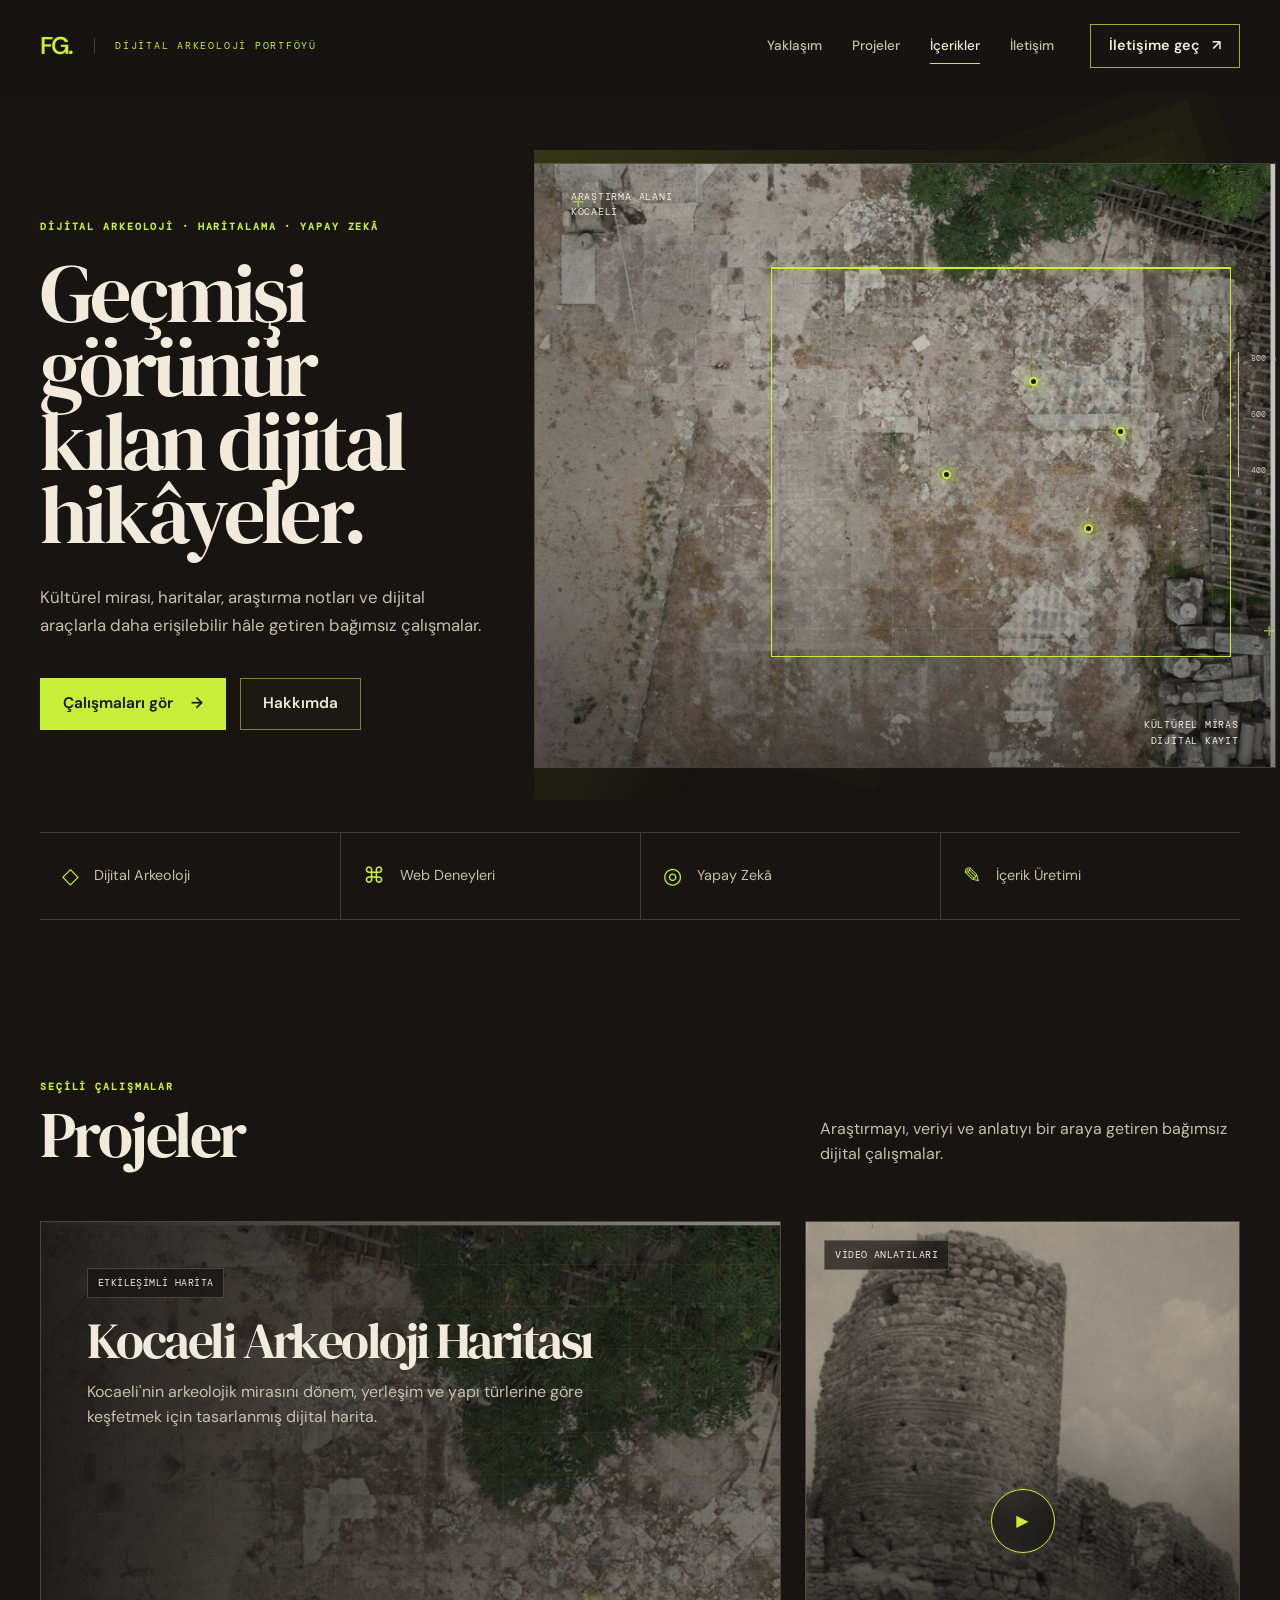
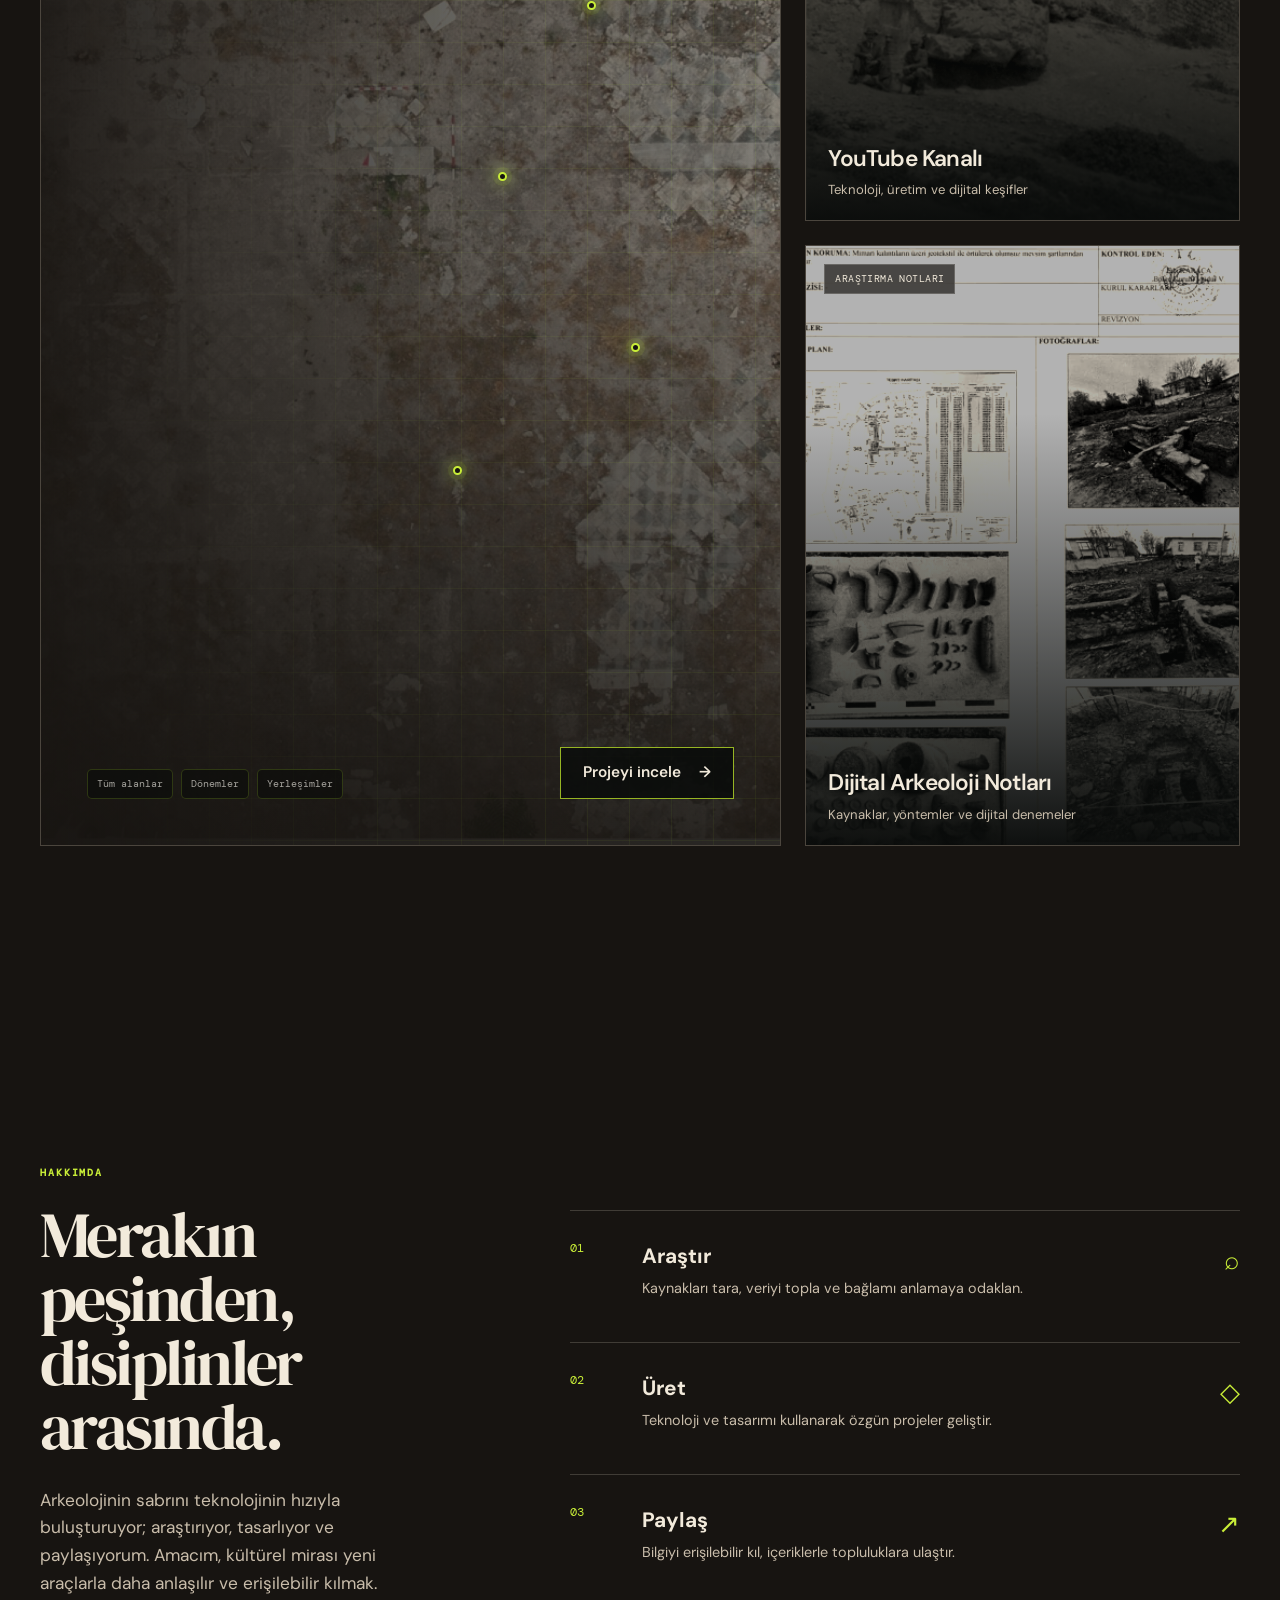
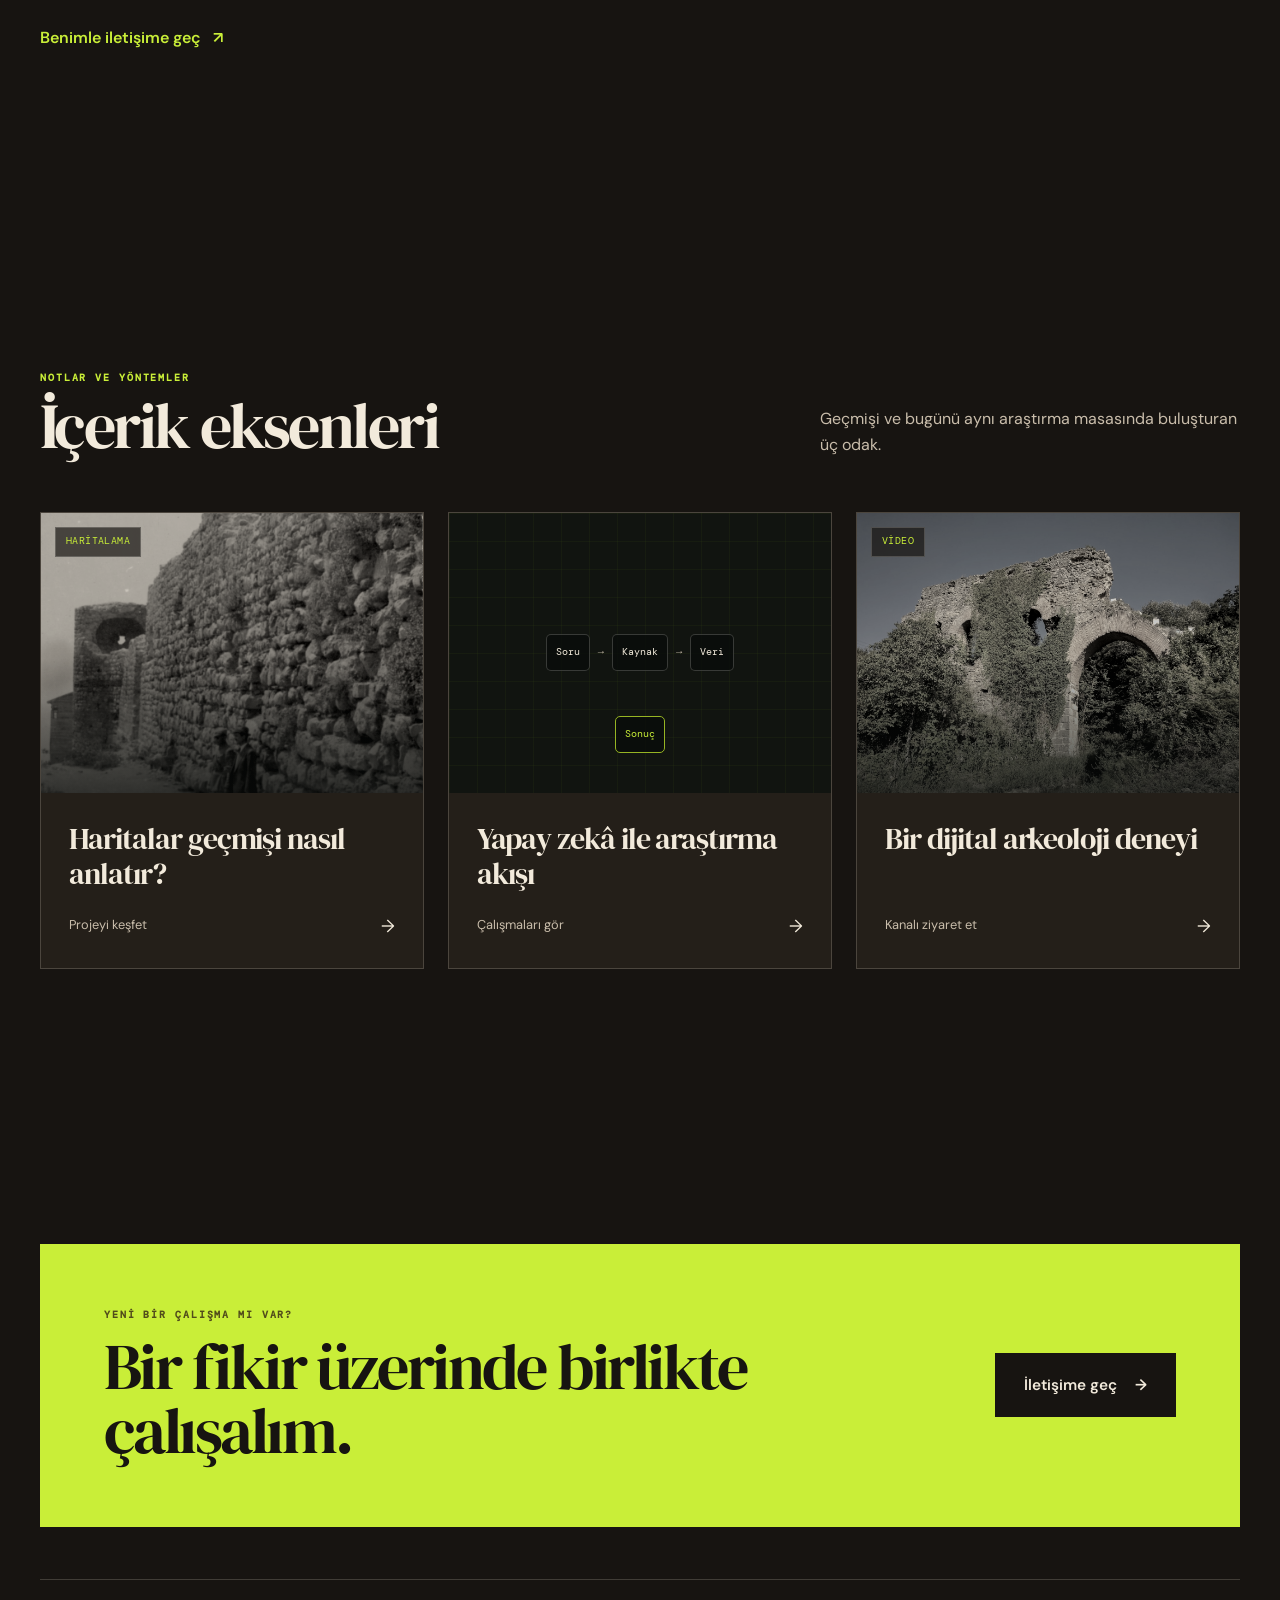
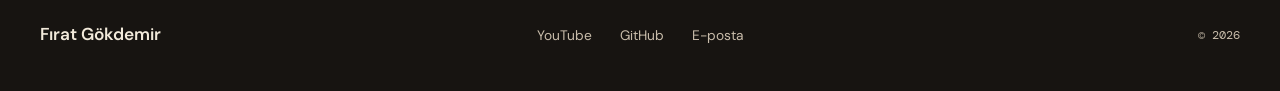
==== commit 563d59da: "Redesign portfolio with editorial archaeology direction" ====
--- a/index.html
+++ b/index.html
@@ -1,5 +1,5 @@
 <!doctype html>
-<html lang="tr">
+<html lang="tr" data-type="service" data-radius="soft" data-buttons="arrow" data-motion="quiet">
     <head>
         <meta charset="UTF-8" />
         <meta name="viewport" content="width=device-width, initial-scale=1.0" />
@@ -7,7 +7,9 @@
             name="description"
             content="Fırat Gökdemir'in dijital arkeoloji, etkileşimli haritalar, yapay zekâ ve içerik üretimi üzerine proje ve çalışmaları."
         />
-        <meta name="theme-color" content="#090b0a" />
+        <meta name="theme-color" content="#171411" />
+        <meta name="page-type" content="service" />
+        <meta name="site-kind" content="other" />
         <meta property="og:type" content="website" />
         <meta property="og:locale" content="tr_TR" />
         <meta property="og:title" content="Fırat Gökdemir | Dijital Arkeoloji ve Teknoloji" />
@@ -27,10 +29,7 @@
         <title>Fırat Gökdemir | Dijital Arkeoloji ve Teknoloji</title>
         <link rel="preconnect" href="https://fonts.googleapis.com" />
         <link rel="preconnect" href="https://fonts.gstatic.com" crossorigin />
-        <link
-            href="https://fonts.googleapis.com/css2?family=JetBrains+Mono:wght@400;500;600&family=Space+Grotesk:wght@400;500;600;700&display=swap"
-            rel="stylesheet"
-        />
+        <link href="https://fonts.googleapis.com/css2?family=DM+Mono:wght@400;500&family=DM+Sans:opsz,wght@9..40,400;9..40,500;9..40,600&family=DM+Serif+Display:ital@0;1&display=swap" rel="stylesheet" />
         <script>document.documentElement.classList.add("js");</script>
         <link rel="stylesheet" href="style.css" />
     </head>
@@ -40,7 +39,7 @@
         <header class="site-header" data-header>
             <nav class="nav shell" aria-label="Ana menü">
                 <a class="brand" href="#top" aria-label="Fırat Gökdemir ana sayfa">
-                    FG<span>.</span>
+                    <span class="brand-mark">FG<span>.</span></span><span class="brand-note">Dijital Arkeoloji Portföyü</span>
                 </a>
 
                 <button
@@ -57,13 +56,13 @@
 
                 <div class="nav-panel" id="main-menu" data-menu>
                     <div class="nav-links">
-                        <a href="#about">Hakkımda</a>
+                        <a href="#about">Yaklaşım</a>
                         <a href="#projects">Projeler</a>
                         <a href="#insights">İçerikler</a>
                         <a href="#contact">İletişim</a>
                     </div>
                     <a class="nav-cta" href="mailto:firat.gokdemir@gmail.com">
-                        Birlikte çalışalım <span aria-hidden="true">↗</span>
+                        İletişime geç <span aria-hidden="true">↗</span>
                     </a>
                 </div>
             </nav>
@@ -72,23 +71,23 @@
         <main id="main-content">
             <section class="hero shell" id="top">
                 <div class="hero-copy reveal">
-                    <p class="eyebrow">Arkeoloji <span>×</span> Teknoloji <span>×</span> Üretim</p>
-                    <h1>Geçmişi teknolojiyle yeniden keşfediyorum.</h1>
+                    <p class="eyebrow">Dijital arkeoloji · haritalama · yapay zekâ</p>
+                    <h1>Geçmişi görünür kılan dijital hikâyeler.</h1>
                     <p class="hero-lead">
-                        Dijital haritalar, yapay zekâ araçları ve anlatılarla kültürel mirası
-                        yeni yollarla görünür kılıyorum.
+                        Kültürel mirası, haritalar, araştırma notları ve dijital araçlarla daha
+                        erişilebilir hâle getiren bağımsız çalışmalar.
                     </p>
                     <div class="hero-actions">
                         <a class="button button-primary" href="#projects">
-                            Projeleri incele <span aria-hidden="true">→</span>
+                            Çalışmaları gör <span aria-hidden="true">→</span>
                         </a>
                         <a class="button button-secondary" href="#about">Hakkımda</a>
                     </div>
                 </div>
 
                 <div class="hero-visual reveal" aria-hidden="true">
-                    <div class="coordinate coordinate-top">40° 45′ 12″ N<br />29° 56′ 34″ E</div>
-                    <div class="coordinate coordinate-bottom">UTM 35T<br />448213 E<br />4519232 N</div>
+                    <div class="coordinate coordinate-top">ARAŞTIRMA ALANI<br />KOCAELİ</div>
+                    <div class="coordinate coordinate-bottom">KÜLTÜREL MİRAS<br />DİJİTAL KAYIT</div>
                     <span class="cross cross-one">+</span>
                     <span class="cross cross-two">+</span>
                     <div class="terrain">
--- a/style.css
+++ b/style.css
@@ -1359,3 +1359,101 @@
         transform: none;
     }
 }
+
+/* Editorial archaeology redesign */
+:root {
+    --ink: #171411;
+    --ink-soft: #211d18;
+    --panel: #241f19;
+    --panel-high: #2d271f;
+    --paper: #f2eadb;
+    --paper-muted: #c9bdab;
+    --acid: #c9ee38;
+    --acid-dim: #96b423;
+    --line: rgba(242, 234, 219, 0.19);
+    --line-acid: rgba(201, 238, 56, 0.52);
+    --font-display: "DM Serif Display", Georgia, serif;
+    --font-mono: "DM Mono", ui-monospace, monospace;
+    --font-sans: "DM Sans", system-ui, sans-serif;
+    --radius: 2px;
+}
+
+body {
+    background: #171411;
+    font-family: var(--font-sans);
+}
+
+body::before {
+    opacity: .45;
+    background-image: linear-gradient(rgba(242,234,219,.028) 1px, transparent 1px), linear-gradient(90deg, rgba(242,234,219,.018) 1px, transparent 1px);
+    background-size: 72px 72px;
+}
+
+.shell { width: min(1360px, calc(100% - 80px)); }
+.site-header { background: rgba(23, 20, 17, .92); backdrop-filter: blur(14px); }
+.nav { min-height: 92px; }
+.brand { display: inline-flex; align-items: center; gap: 22px; font-family: var(--font-sans); letter-spacing: 0; }
+.brand-mark { font-size: 1.52rem; font-weight: 600; letter-spacing: -.08em; }
+.brand-note { padding-left: 20px; border-left: 1px solid var(--line); color: var(--paper-muted); font-family: var(--font-mono); font-size: .61rem; font-weight: 400; letter-spacing: .18em; text-transform: uppercase; }
+.nav-links a { font-family: var(--font-sans); font-size: .84rem; }
+.nav-cta, .button { border-radius: 0; font-family: var(--font-sans); }
+
+.hero { min-height: 900px; padding-top: 150px; grid-template-columns: minmax(360px, .78fr) minmax(560px, 1.22fr); column-gap: 42px; }
+.hero-copy { align-self: center; z-index: 3; }
+.eyebrow { color: var(--acid); font-size: .62rem; letter-spacing: .19em; }
+.hero h1 { max-width: 650px; font-family: var(--font-display); font-size: clamp(4.1rem, 6.4vw, 7.35rem); font-weight: 400; letter-spacing: -.045em; line-height: .9; }
+.hero-lead { max-width: 470px; color: var(--paper-muted); font-size: 1.05rem; }
+.hero-visual { min-height: 650px; margin-right: -36px; }
+.hero-visual::before { inset: 0; border-radius: 0; background: linear-gradient(120deg, rgba(201,238,56,.16), transparent 47%); filter: none; }
+.terrain { inset: 2% 0 5% 0; transform: none; border: 1px solid var(--line); border-radius: 0; box-shadow: none; }
+.terrain::after { background: linear-gradient(90deg, rgba(23,20,17,.26), transparent 58%), linear-gradient(0deg, rgba(23,20,17,.42), transparent 42%); mix-blend-mode: normal; }
+.terrain img { filter: sepia(.24) saturate(.83) contrast(1.05) brightness(.76); }
+.scan-frame { top: 18%; right: 6%; width: 62%; border-color: var(--acid); background: linear-gradient(rgba(201,238,56,.09) 1px, transparent 1px), linear-gradient(90deg, rgba(201,238,56,.09) 1px, transparent 1px); background-size: 40px 40px; box-shadow: none; }
+.coordinate { z-index: 3; color: var(--paper); font-size: .62rem; letter-spacing: .08em; }
+.coordinate-top { top: 6%; left: 5%; }.coordinate-bottom { right: 5%; bottom: 8%; }
+.elevation-scale { color: var(--paper-muted); border-color: var(--paper-muted); }
+.contours { border-radius: 0; }
+.expertise { margin-top: 32px; border-color: var(--line); }
+.expertise div { justify-content: flex-start; padding-left: 22px; font-family: var(--font-sans); }
+
+.section { padding-block: 160px; }
+.section-heading h2, .about h2, .contact h2 { font-family: var(--font-display); font-size: clamp(3.1rem, 5vw, 5.5rem); font-weight: 400; letter-spacing: -.04em; }
+.section-heading { margin-bottom: 54px; }
+.project-layout { grid-template-columns: minmax(0, 1.45fr) minmax(320px, .85fr); gap: 24px; }
+.project-feature, .project-card, .insight-card { border-radius: 0; background: var(--panel); }
+.project-feature { min-height: 660px; }
+.project-feature-content { min-height: 660px; padding: 46px; }
+.project-image { filter: sepia(.28) saturate(.82) contrast(1.04) brightness(.66); }
+.project-shade { background: linear-gradient(90deg, rgba(23,20,17,.92) 0%, rgba(23,20,17,.46) 58%, rgba(23,20,17,.2)), linear-gradient(0deg, rgba(23,20,17,.84), transparent 50%); }
+.tag { border-radius: 0; color: var(--paper); background: rgba(23,20,17,.68); }
+.project-feature h3 { font-family: var(--font-display); font-size: clamp(2.8rem, 4vw, 4.8rem); font-weight: 400; line-height: .95; }
+.project-card { min-height: 318px; }.project-stack { gap: 24px; }
+.project-card img { filter: sepia(.35) saturate(.78) contrast(1.04) brightness(.7); }
+.about { grid-template-columns: minmax(300px,.75fr) minmax(500px,1.25fr); }
+.about::before { display: none; }.about h2 { max-width: 500px; }
+.principles { border-top: 1px solid var(--line); }.principles::before { display: none; }
+.principles li { grid-template-columns: 72px 1fr auto; padding: 28px 0; min-height: 132px; }
+.principles li > span { position: static; width: auto; height: auto; border: 0; border-radius: 0; background: transparent; color: var(--acid); place-items: start; }
+.insight-grid { gap: 24px; }.insight-media { height: 280px; }.insight-copy { min-height: 175px; padding: 28px; }.insight-copy h3 { font-family: var(--font-display); font-size: 1.85rem; font-weight: 400; }
+.contact { border-radius: 0; background: #c9ee38; color: #171411; }.contact .eyebrow { color: #514c1b; }.button-contact { background: #171411; color: #f2eadb; border-radius: 0; }
+.footer { border-top-color: var(--line); }
+
+@media (max-width: 860px) {
+    .shell { width: min(100% - 40px, 720px); }
+    .brand-note { display: none; }
+    .hero { min-height: auto; grid-template-columns: 1fr; padding-top: 132px; }
+    .hero-visual { min-height: 520px; margin: 48px 0 0; }
+    .project-layout, .about { grid-template-columns: 1fr; }
+    .section { padding-block: 104px; }
+}
+@media (max-width: 560px) {
+    .shell { width: min(100% - 28px, 520px); }
+    .hero h1 { font-size: clamp(3.6rem, 17vw, 5.3rem); }
+    .hero-visual { min-height: 390px; }
+    .scan-frame { width: 68%; }
+    .section-heading h2, .about h2, .contact h2 { font-size: 3.3rem; }
+    .project-feature, .project-feature-content { min-height: 580px; }
+    .project-feature-content { padding: 28px; }
+    .project-feature h3 { font-size: 3.1rem; }
+    .expertise div { justify-content: center; padding-left: 8px; }
+}
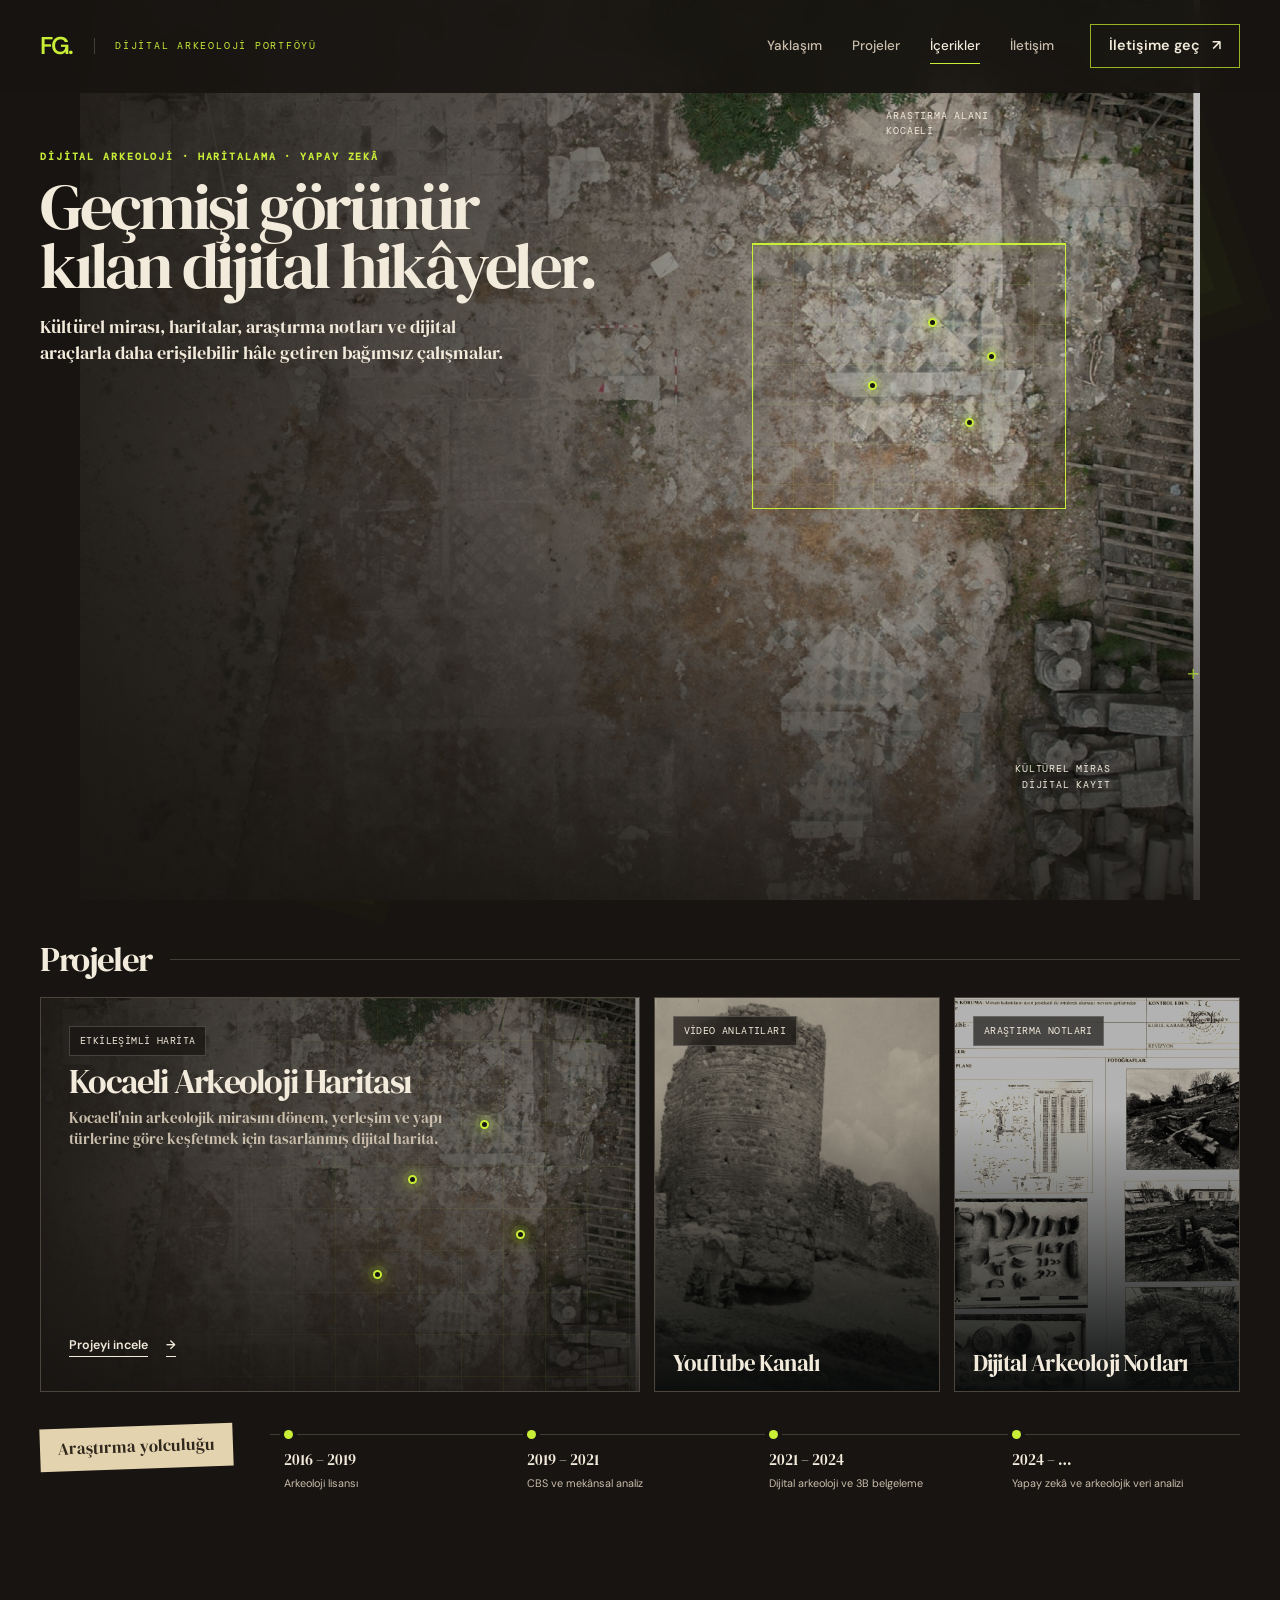
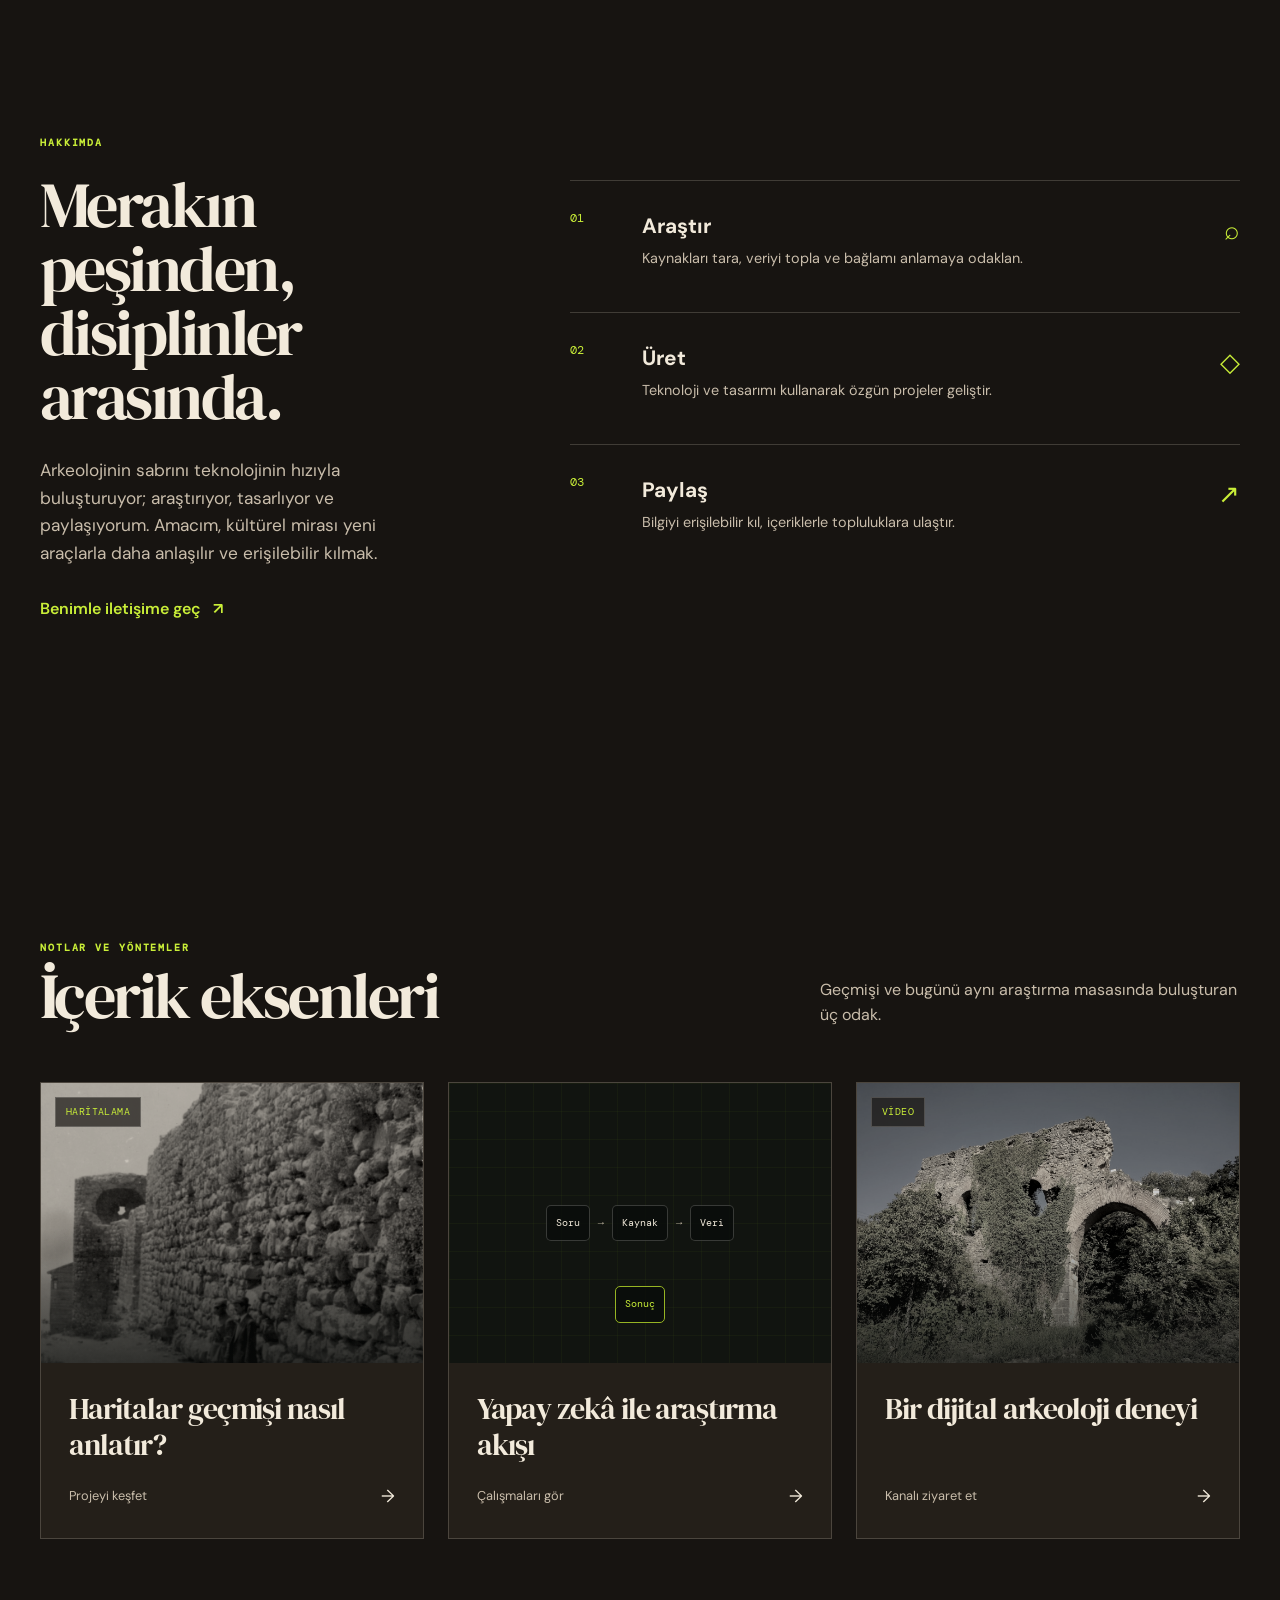
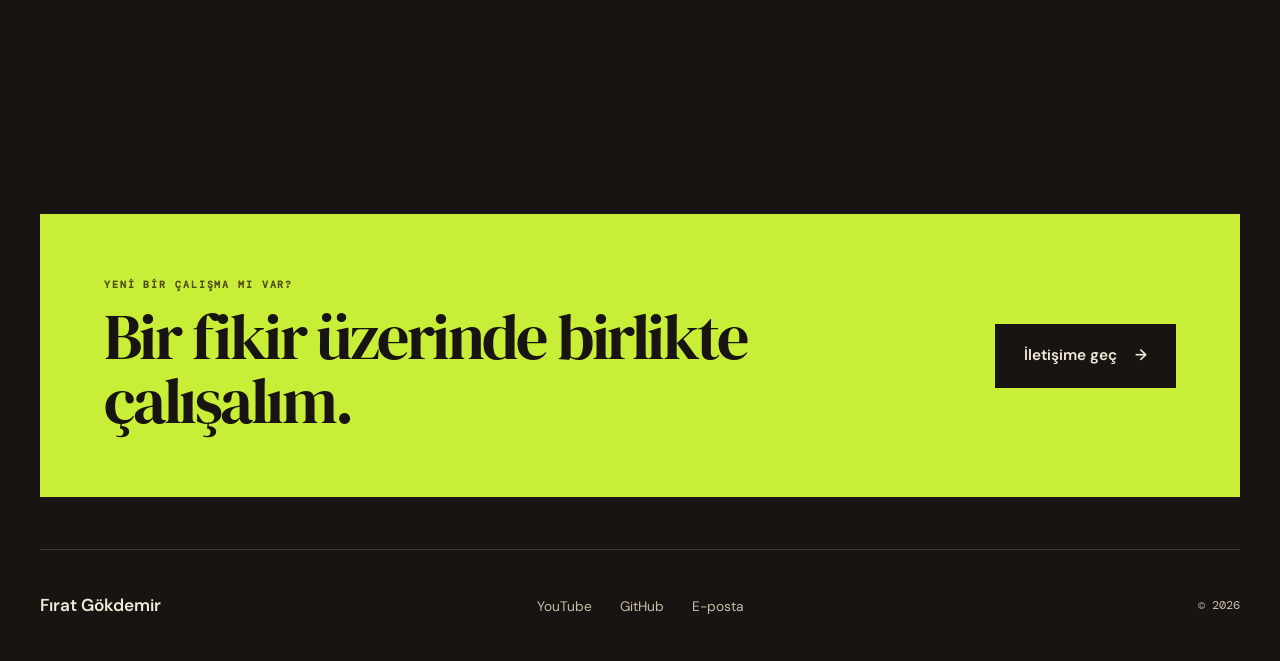
==== commit a2dbe5f0: "Align homepage with full-bleed archaeology layout" ====
--- a/index.html
+++ b/index.html
@@ -69,7 +69,7 @@
         </header>
 
         <main id="main-content">
-            <section class="hero shell" id="top">
+            <section class="hero shell hero-editorial" id="top">
                 <div class="hero-copy reveal">
                     <p class="eyebrow">Dijital arkeoloji · haritalama · yapay zekâ</p>
                     <h1>Geçmişi görünür kılan dijital hikâyeler.</h1>
@@ -109,12 +109,6 @@
                     <div class="elevation-scale"><span>800 m</span><span>600</span><span>400</span></div>
                 </div>
 
-                <div class="expertise" aria-label="Çalışma alanları">
-                    <div><span aria-hidden="true">◇</span>Dijital Arkeoloji</div>
-                    <div><span aria-hidden="true">⌘</span>Web Deneyleri</div>
-                    <div><span aria-hidden="true">◎</span>Yapay Zekâ</div>
-                    <div><span aria-hidden="true">✎</span>İçerik Üretimi</div>
-                </div>
             </section>
 
             <section class="section shell" id="projects">
@@ -207,6 +201,16 @@
                         </a>
                     </div>
                 </div>
+
+                <div class="research-route" aria-label="Araştırma yolculuğu">
+                    <p>Araştırma yolculuğu</p>
+                    <ol>
+                        <li><span></span><strong>2016 – 2019</strong><small>Arkeoloji lisansı</small></li>
+                        <li><span></span><strong>2019 – 2021</strong><small>CBS ve mekânsal analiz</small></li>
+                        <li><span></span><strong>2021 – 2024</strong><small>Dijital arkeoloji ve 3B belgeleme</small></li>
+                        <li><span></span><strong>2024 – …</strong><small>Yapay zekâ ve arkeolojik veri analizi</small></li>
+                    </ol>
+                </div>
             </section>
 
             <section class="section about shell" id="about">
--- a/style.css
+++ b/style.css
@@ -1342,6 +1342,77 @@
     .footer p {
         justify-self: start;
     }
+}
+
+/* Reference-aligned composition: one full-bleed archaeological scene, then a research board. */
+@media (min-width: 861px) {
+    .hero-editorial {
+        position: relative;
+        display: block;
+        min-height: 610px;
+        padding-top: 160px;
+    }
+
+    .hero-editorial .hero-visual {
+        position: absolute;
+        inset: 0 calc((1360px - 100vw) / 2) 0 calc((1360px - 100vw) / 2);
+        z-index: 0;
+        min-height: auto;
+        margin: 0;
+    }
+
+    .hero-editorial .terrain { inset: 0; border: 0; }
+    .hero-editorial .terrain::after {
+        background: linear-gradient(90deg, rgba(23,20,17,.9) 0%, rgba(23,20,17,.64) 36%, rgba(23,20,17,.08) 72%), linear-gradient(0deg, rgba(23,20,17,.82), transparent 48%);
+    }
+    .hero-editorial .terrain img { filter: sepia(.23) saturate(.95) contrast(1.04) brightness(.82); }
+    .hero-editorial .scan-frame { top: 27%; right: 12%; width: 28%; }
+    .hero-editorial .coordinate-top { top: 12%; left: 72%; }
+    .hero-editorial .coordinate-bottom { right: 8%; bottom: 12%; }
+    .hero-editorial .elevation-scale { display: none; }
+    .hero-editorial .contours-one { top: 10%; right: 5%; }
+    .hero-editorial .contours-two { bottom: 2%; left: 2%; }
+    .hero-editorial .hero-copy { position: relative; z-index: 2; width: min(570px, 48%); }
+    .hero-editorial .hero-copy .eyebrow { margin-bottom: 12px; }
+    .hero-editorial .hero-copy h1 { max-width: 570px; font-size: clamp(3.7rem, 5.1vw, 5.75rem); }
+    .hero-editorial .hero-lead { max-width: 470px; margin-top: 20px; color: var(--paper); font-family: var(--font-display); font-size: 1.15rem; line-height: 1.38; }
+    .hero-editorial .hero-actions { display: none; }
+
+    #projects.section { padding-top: 42px; padding-bottom: 84px; }
+    #projects .section-heading { display: flex; align-items: center; gap: 18px; margin-bottom: 20px; }
+    #projects .section-heading .eyebrow { display: none; }
+    #projects .section-heading h2 { font-size: 2.2rem; }
+    #projects .section-heading > p { display: none; }
+    #projects .section-heading::after { flex: 1; height: 1px; background: var(--line); content: ""; }
+    #projects .project-layout { grid-template-columns: 1.55fr .74fr .74fr; gap: 14px; }
+    #projects .project-stack { display: contents; }
+    #projects .project-feature, #projects .project-feature-content { min-height: 260px; }
+    #projects .project-feature-content { padding: 28px; }
+    #projects .project-feature h3 { max-width: 420px; margin: 10px 0; font-size: 2.1rem; }
+    #projects .project-feature p { max-width: 410px; font-family: var(--font-display); font-size: .94rem; line-height: 1.35; }
+    #projects .feature-footer { display: block; margin-top: 14px; }
+    #projects .filter-chips { display: none; }
+    #projects .button-dark { min-height: 34px; padding: 0; border: 0; background: transparent; color: var(--paper); font-size: .78rem; text-decoration: underline; text-underline-offset: 7px; }
+    #projects .button-dark:hover { background: transparent; color: var(--acid); }
+    #projects .project-card { min-height: 260px; }
+    #projects .project-card-copy { right: 18px; bottom: 16px; left: 18px; }
+    #projects .project-card-copy strong { font-family: var(--font-display); font-size: 1.45rem; font-weight: 400; line-height: 1; }
+    #projects .project-card-copy small { display: none; }
+    #projects .play { display: none; }
+
+    .research-route { display: grid; margin-top: 34px; grid-template-columns: 200px 1fr; align-items: start; gap: 30px; }
+    .research-route > p { width: max-content; margin: 0; padding: 8px 18px; transform: rotate(-2deg); background: #e3d3af; color: #31281d; font-family: var(--font-display); font-size: 1.05rem; }
+    .research-route ol { position: relative; display: grid; margin: 0; padding: 0; grid-template-columns: repeat(4, 1fr); list-style: none; }
+    .research-route ol::before { position: absolute; top: 8px; right: 0; left: 0; height: 1px; background: var(--line); content: ""; }
+    .research-route li { position: relative; display: grid; padding: 22px 14px 0; gap: 2px; }
+    .research-route li span { position: absolute; top: 4px; left: 14px; width: 9px; height: 9px; border-radius: 50%; background: var(--acid); box-shadow: 0 0 0 4px var(--ink); }
+    .research-route strong { font-family: var(--font-display); font-size: .95rem; font-weight: 400; }
+    .research-route small { color: var(--paper-muted); font-size: .68rem; }
+}
+
+@media (max-width: 860px) {
+    .research-route { display: none; }
+    .hero-editorial .hero-actions { display: flex; }
 }
 
 @media (prefers-reduced-motion: reduce) {
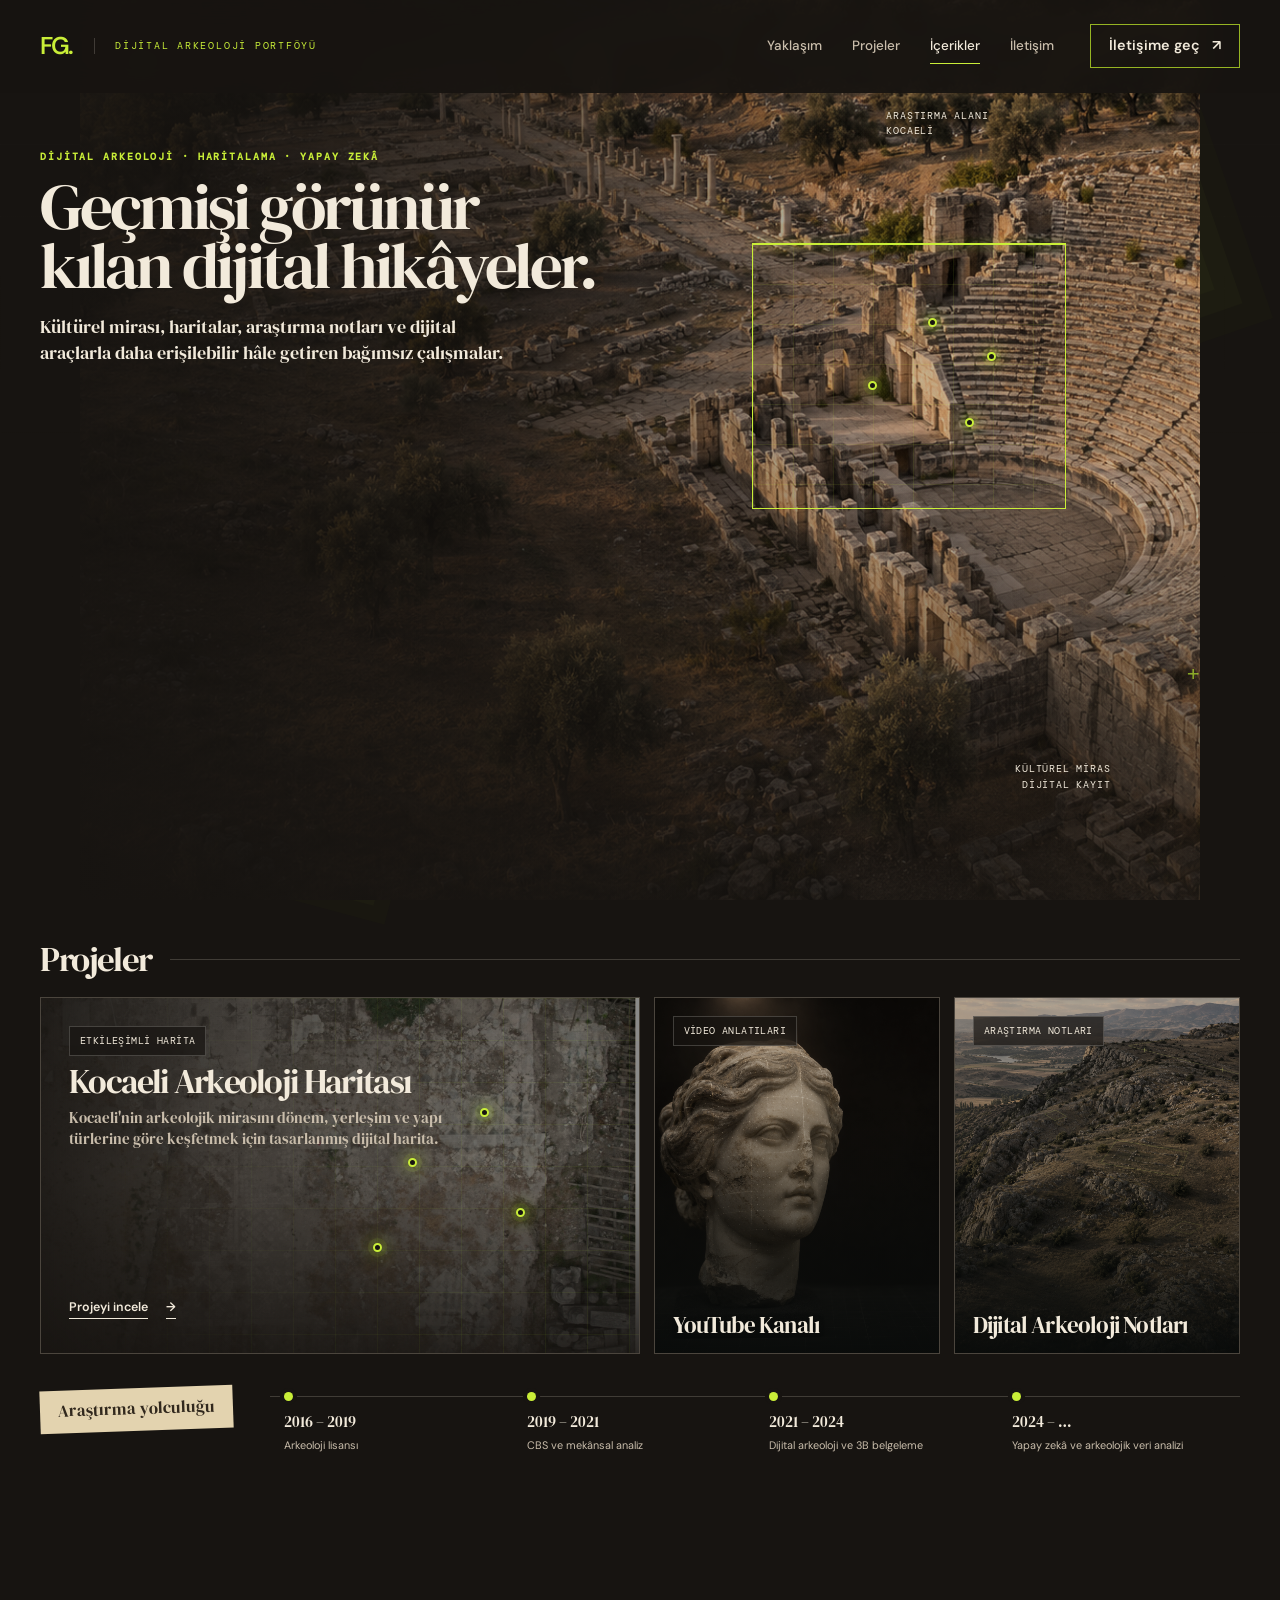
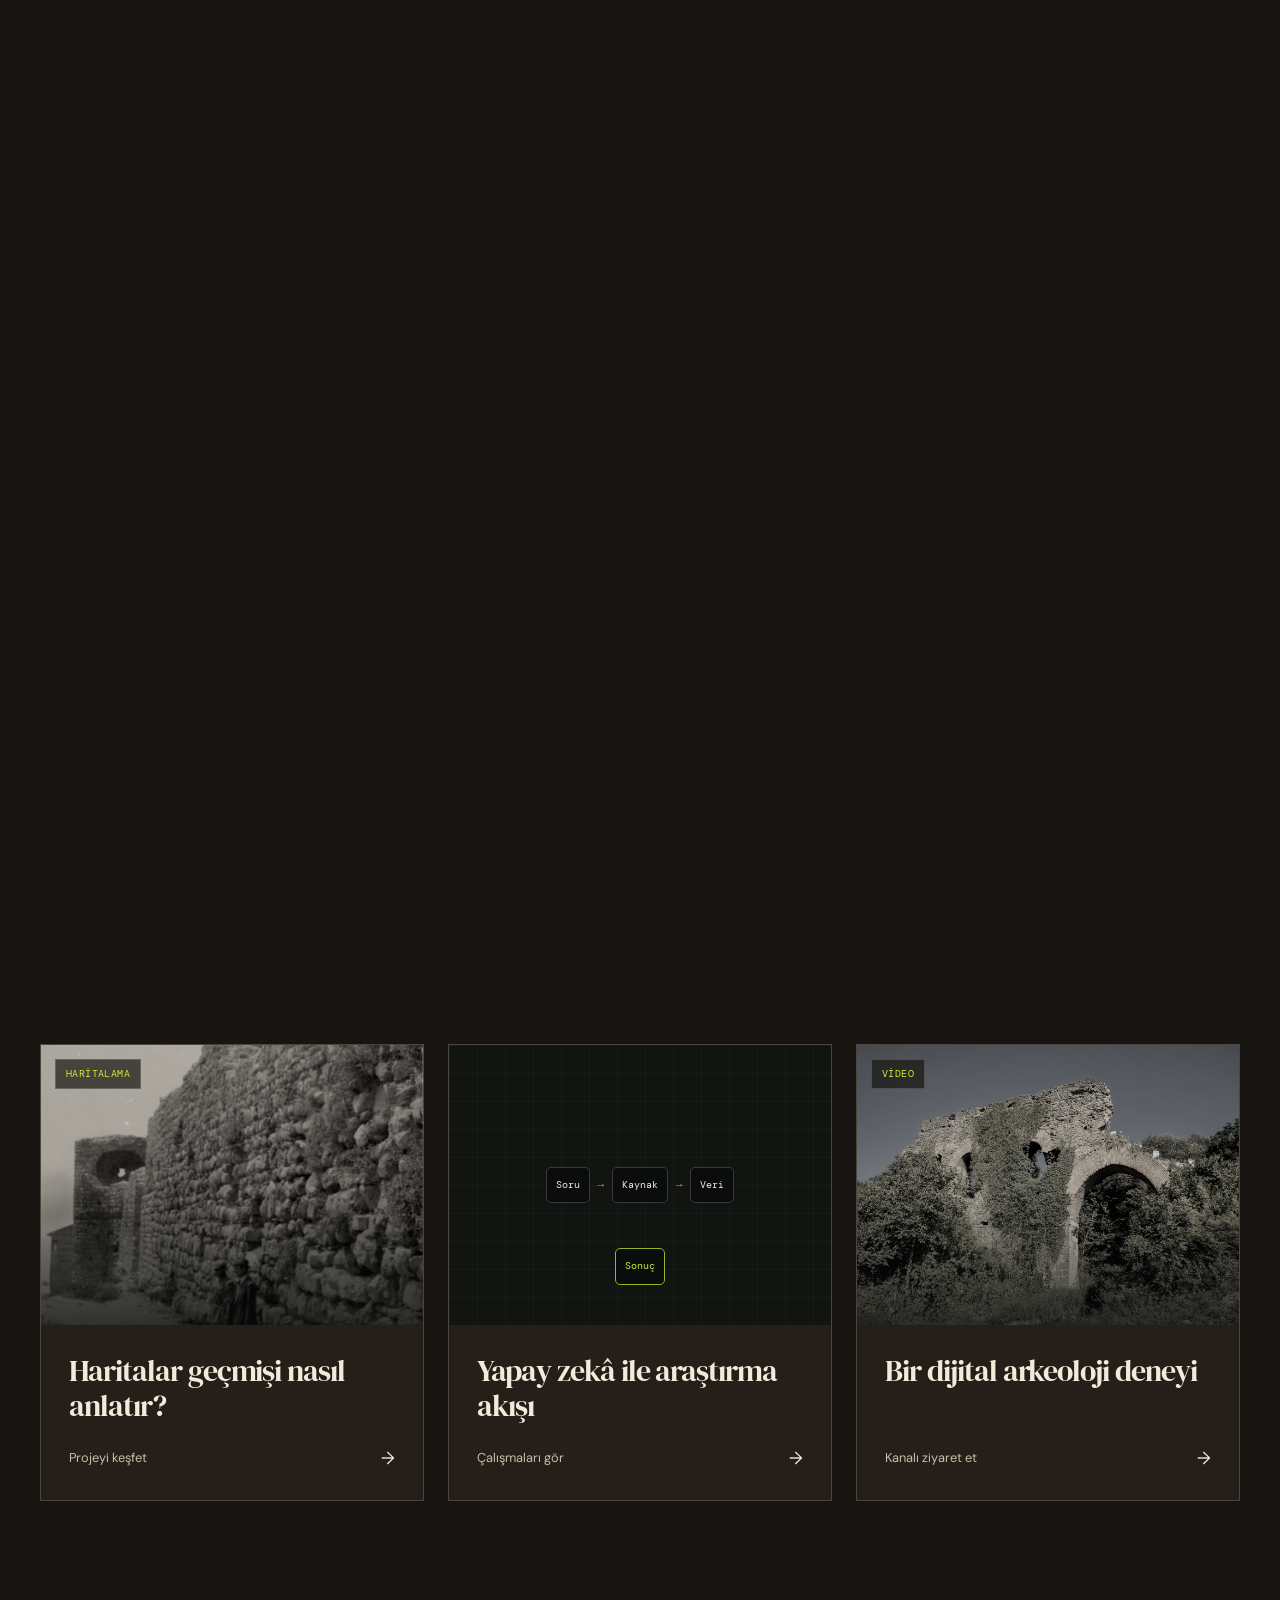
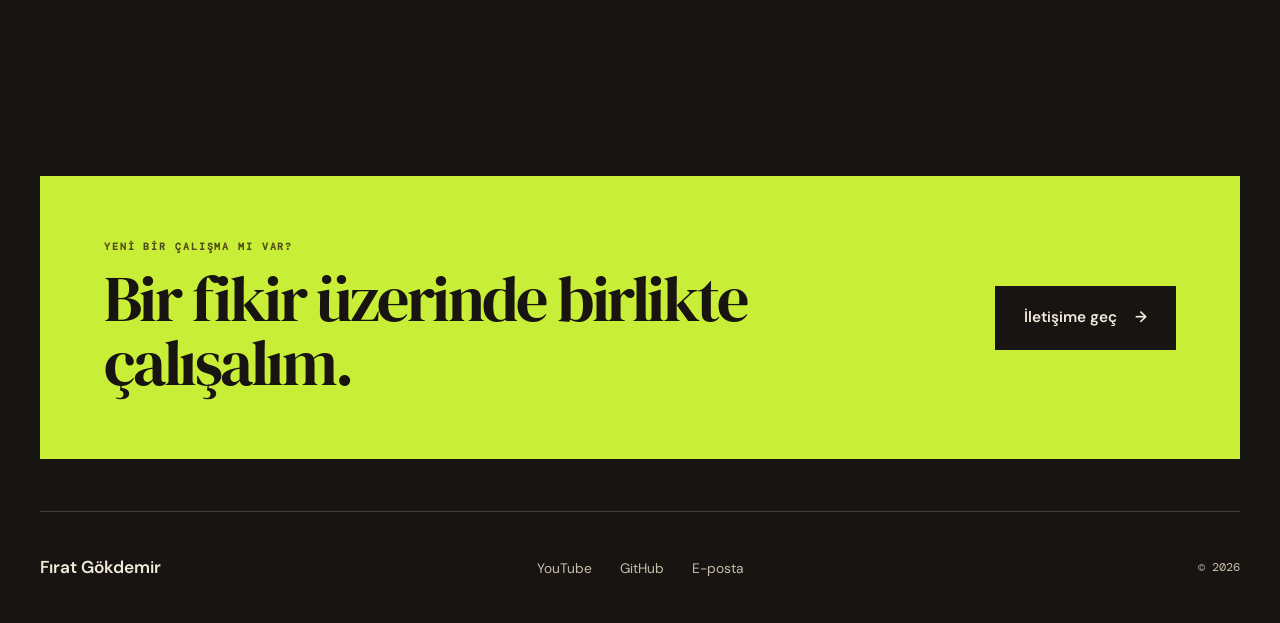
==== commit 9a1ab7bb: "Add archaeology visual assets to homepage" ====
--- a/index.html
+++ b/index.html
@@ -92,7 +92,7 @@
                     <span class="cross cross-two">+</span>
                     <div class="terrain">
                         <img
-                            src="assets/archaeology-aerial.jpg"
+                            src="assets/hero-archaeology-aerial.png"
                             alt=""
                             fetchpriority="high"
                         />
@@ -168,8 +168,8 @@
                             rel="noreferrer"
                         >
                             <img
-                                src="assets/historic-castle.jpg"
-                                alt="Tarihi bir kale yapısının siyah beyaz fotoğrafı"
+                                src="assets/project-3d-documentation.png"
+                                alt="Arkeolojik bir eser başının üç boyutlu belgeleme görünümü"
                                 loading="lazy"
                             />
                             <span class="project-card-overlay"></span>
@@ -188,8 +188,8 @@
                             rel="noreferrer"
                         >
                             <img
-                                src="assets/research-report.webp"
-                                alt="Bir arkeoloji araştırma raporunun siyah beyaz sayfası"
+                                src="assets/project-ai-survey.png"
+                                alt="Arkeolojik yüzey araştırması için hava fotoğrafı"
                                 loading="lazy"
                             />
                             <span class="project-card-overlay"></span>
